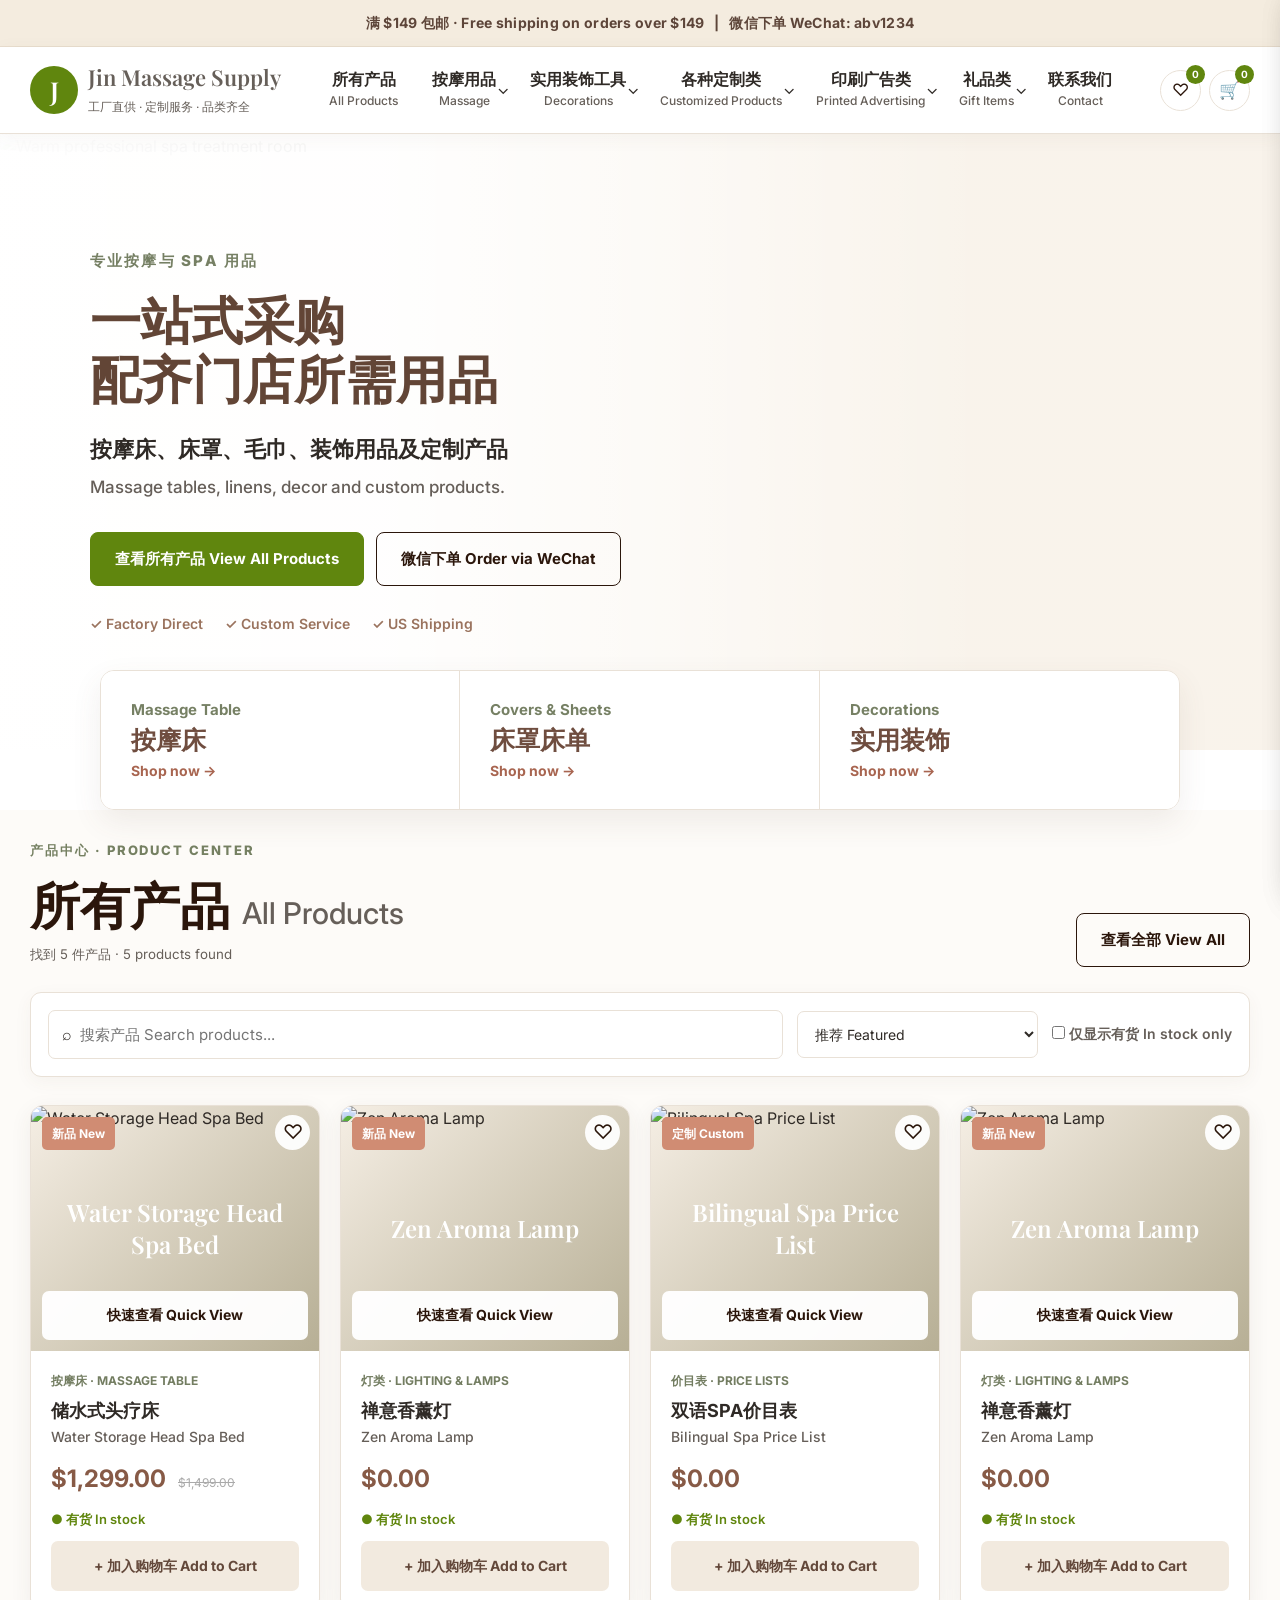
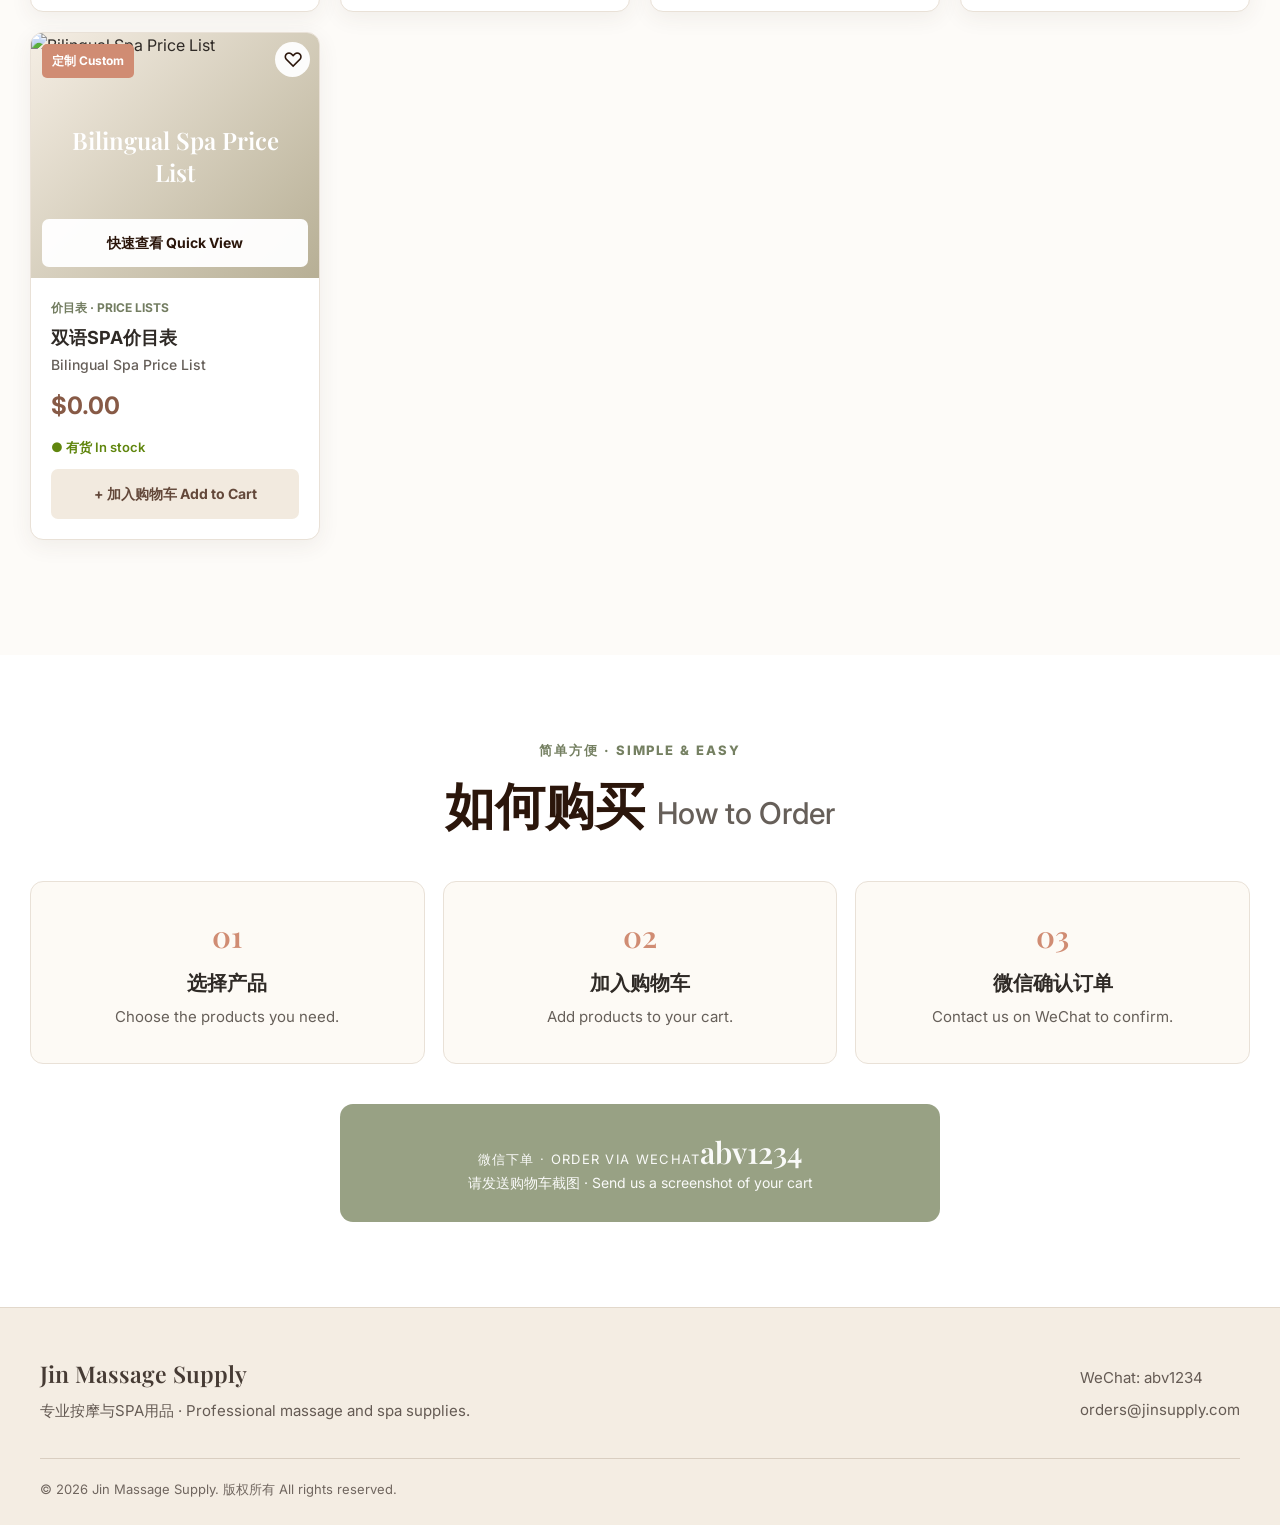
==== products.html @ f65b9ae7 "Add files via upload" ====
<!DOCTYPE html><html><head><meta charset="UTF-8"><meta http-equiv="refresh" content="0;url=index.html#products"><title>Products</title></head><body><a href="index.html#products">View products</a><script>location.replace('index.html#products'+location.search)</script></body></html>
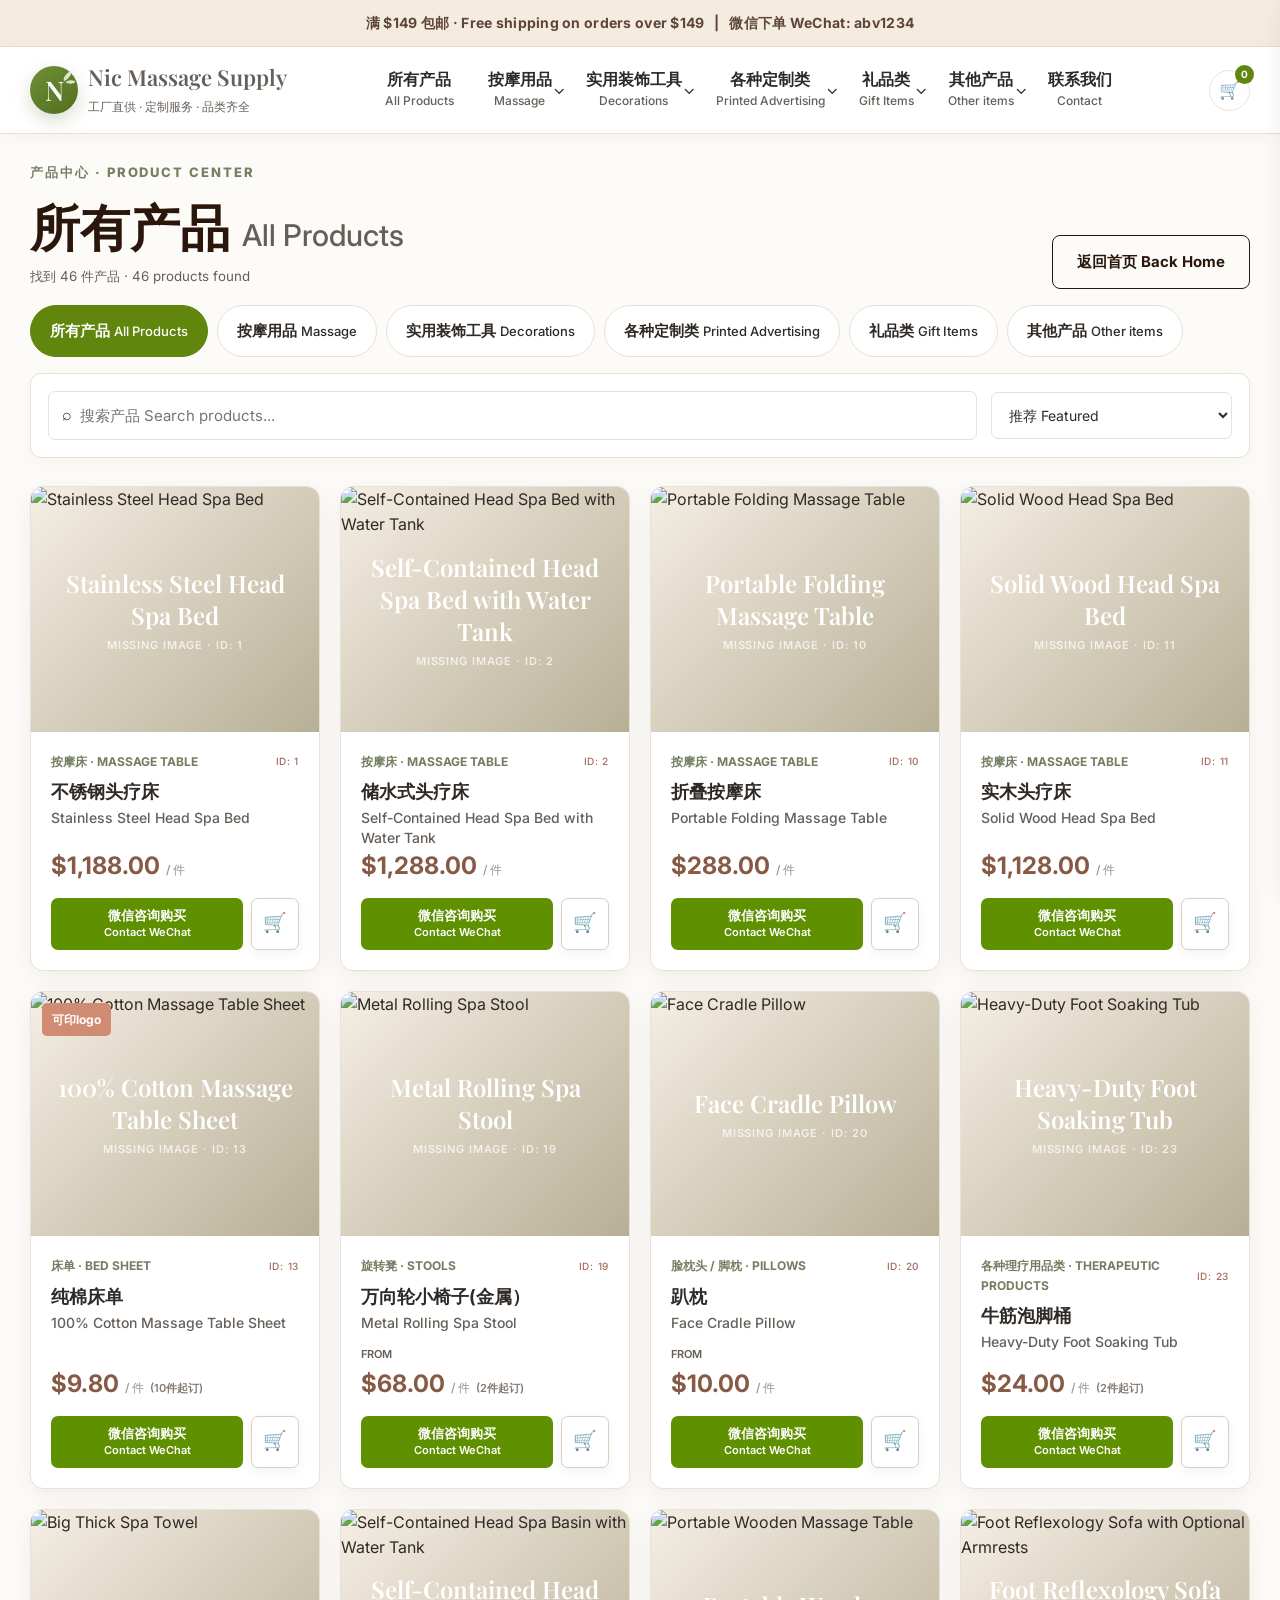
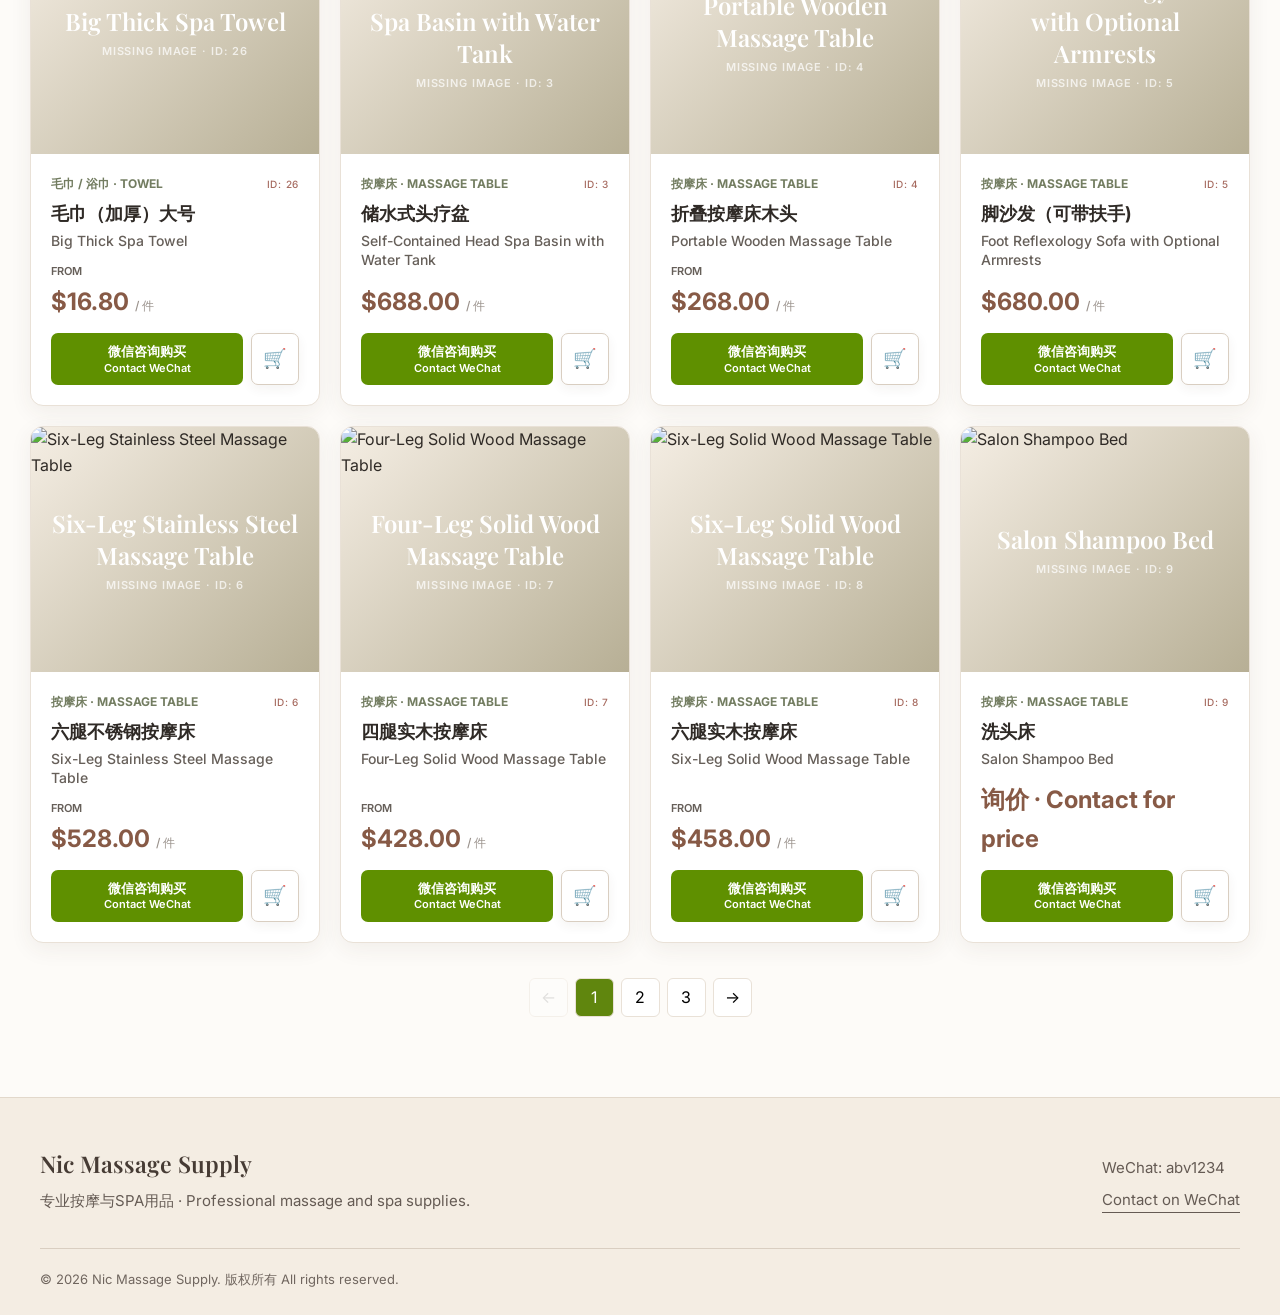
==== commit 3f7b0d10: "Add files via upload" ====
--- a/products.html
+++ b/products.html
@@ -1 +1,119 @@
-<!DOCTYPE html><html><head><meta charset="UTF-8"><meta http-equiv="refresh" content="0;url=index.html#products"><title>Products</title></head><body><a href="index.html#products">View products</a><script>location.replace('index.html#products'+location.search)</script></body></html>
+<!DOCTYPE html>
+<html lang="zh">
+<head>
+  <meta charset="UTF-8">
+  <meta name="viewport" content="width=device-width, initial-scale=1.0">
+  <meta name="description" content="Nic Massage Supply — Professional massage and spa products">
+  <title>All Products — Nic Massage Supply</title>
+  <link href="https://fonts.googleapis.com/css2?family=Inter:wght@400;500;600;700&family=Playfair+Display:wght@500;600&display=swap" rel="stylesheet">
+  <link rel="stylesheet" href="css/styles.css">
+</head>
+<body data-page="products">
+  <div class="topbar">满 $149 包邮 · Free shipping on orders over $149 &nbsp; | &nbsp; 微信下单 WeChat: abv1234</div>
+
+  <nav class="site-nav">
+    <div class="nav-inner">
+      <a class="logo" href="index.html"><span class="logo-mark" aria-hidden="true"><b>N</b></span><span><strong>Nic Massage Supply</strong><small><br>工厂直供 · 定制服务 · 品类齐全</small></span></a>
+      <button class="mobile-toggle" type="button" aria-label="Open menu">☰</button>
+      <ul class="nav-links" id="dynamicNav"></ul>
+      <div class="nav-actions">
+        <button class="selection-open" type="button" aria-label="Open price list" title="Price List"><span>🛒</span><b class="selection-count">0</b></button>
+      </div>
+    </div>
+  </nav>
+
+  <main>
+    <section class="products-section products-page" id="products">
+      <div class="section-inner">
+        <div class="section-heading compact-heading">
+          <div><p>产品中心 · PRODUCT CENTER</p><h2 id="productsTitle">所有产品 <span>All Products</span></h2><small id="resultCount"></small></div>
+          <a class="button outline" href="index.html">返回首页 Back Home</a>
+        </div>
+        <div class="category-tabs product-category-tabs" id="categoryTabs"></div>
+        <div class="tools">
+          <label class="search"><span>⌕</span><input id="searchInput" type="search" placeholder="搜索产品 Search products..."></label>
+          <select id="sortSelect"><option value="featured">推荐 Featured</option><option value="low">价格低到高 Price: Low to High</option><option value="high">价格高到低 Price: High to Low</option><option value="name">名称 Name</option></select>
+        </div>
+        <div class="product-grid" id="productGrid"></div>
+        <div class="empty" id="emptyState" hidden><h3>没有找到产品 · No products found</h3></div>
+        <nav class="pagination" id="pagination"></nav>
+      </div>
+    </section>
+  </main>
+
+  <footer>
+    <div class="footer-inner"><div><strong>Nic Massage Supply</strong><p>专业按摩与SPA用品 · Professional massage and spa supplies.</p></div><div><p>WeChat: abv1234</p><p><button class="footer-contact open-wechat" type="button">Contact on WeChat</button></p></div></div>
+    <div class="copyright">© 2026 Nic Massage Supply. 版权所有 All rights reserved.</div>
+  </footer>
+
+  <div class="overlay"></div>
+
+  <div class="modal" id="quickView">
+    <div class="modal-box">
+      <button class="modal-close" type="button" aria-label="Close product detail">×</button>
+      <div class="modal-gallery">
+        <div class="modal-main-image" id="modalMainImage">
+          <img id="modalImage" src="" alt="" title="Click to zoom">
+          <div id="modalFallback" hidden></div>
+          <span class="zoom-label">⌕ Zoom</span>
+        </div>
+        <div class="modal-thumbnails" id="modalThumbnails" aria-label="Product images"></div>
+      </div>
+      <div class="modal-info">
+        <small id="modalCategory"></small>
+        <h2 id="modalName"></h2>
+        <div class="modal-price" id="modalPrice"></div>
+        <label class="option-picker" id="modalOptionWrap"><span id="modalOptionLabel">选择选项 · Select Option</span><select id="modalOption"></select></label>
+        <h3>产品描述 · Description</h3>
+        <p id="modalDescription"></p>
+        <ul id="modalFeatures"></ul>
+        <div class="modal-actions contact-actions">
+          <button class="button primary" id="modalContact" type="button">微信咨询购买</br>Contact WeChat</button>
+          <button class="selection-modal-add" id="modalSelection" type="button" aria-label="Add to price list" title="Add to Price List">🛒</button>
+        </div>
+      </div>
+    </div>
+  </div>
+
+  <div class="image-lightbox" id="imageLightbox" aria-hidden="true">
+    <button class="lightbox-close" id="lightboxClose" type="button">×</button>
+    <button class="lightbox-nav lightbox-prev" id="lightboxPrev" type="button">‹</button>
+    <img id="lightboxImage" src="" alt="Zoomed product image">
+    <button class="lightbox-nav lightbox-next" id="lightboxNext" type="button">›</button>
+    <div class="lightbox-counter" id="lightboxCounter"></div>
+  </div>
+
+  <aside class="drawer" id="selectionDrawer">
+    <header><div><small>价格预览</small><h2>价格清单 Price List</h2></div><button class="drawer-close" type="button">×</button></header>
+    <div class="drawer-toolbar"><button id="clearSelection" class="clear-drawer" type="button">清空清单 · Clear List</button></div>
+    <div class="drawer-list" id="selectionList"></div>
+    <div class="drawer-empty" id="selectionEmpty">还没有选择产品<br><small>Your price list is empty.</small></div>
+    <footer>
+      <div><span>参考小计 Estimated</span><strong id="selectionSubtotal">$0.00</strong></div>
+      <small id="selectionNote">最终价格、运费和定制费用请通过微信确认。</small>
+      <button class="button primary" id="contactSelection" type="button">微信确认 Contact WeChat</button>
+    </footer>
+  </aside>
+
+  <div class="wechat-popup" id="wechatPopup" role="dialog" aria-modal="true" aria-labelledby="wechatTitle">
+    <div class="wechat-popup-box">
+      <button class="wechat-popup-close" type="button" aria-label="Close">×</button>
+      <span class="wechat-icon">微信</span>
+      <small>NIC MASSAGE SUPPLY</small>
+      <h2 id="wechatTitle">微信咨询 · Contact on WeChat</h2>
+      <div class="wechat-product-context" id="wechatProductContext" hidden></div>
+      <p>添加我们的微信并发送产品名称、所选款式或价格清单截图。</p>
+      <p>Add our WeChat and send the product name, selected option, or a screenshot of your price list.</p>
+      <div class="wechat-id"><span>WeChat ID</span><strong id="wechatId">abv1234</strong></div>
+      <div class="wechat-popup-actions">
+        <button class="button primary" id="copyWechat" type="button">复制微信 ID · Copy ID</button>
+        <button class="button outline" id="copyProductInfo" type="button">复制产品信息 · Copy Product</button>
+      </div>
+    </div>
+  </div>
+
+  <div class="toast" role="status"></div>
+  <script src="js/products.js"></script>
+  <script src="js/main.js"></script>
+</body>
+</html>
--- a/css/styles.css
+++ b/css/styles.css
@@ -0,0 +1,2372 @@
+:root {
+    --brown: #2b160b;
+    --brown2: #9a735e;
+    --olive: #60860e;
+    --olive2: #b0b89e;
+    --cream: #fdfbf7;
+    --paper: #ffffff;
+    --sand: #f5eee4;
+    --line: #e9e1d7;
+    --text: #2f2a26;
+    --muted: #665f59;
+    --rose: #d08c73;
+    --shadow: 0 12px 30px rgba(100, 78, 63, 0.09);
+    --body: Inter, Arial, sans-serif;
+    --display: "Playfair Display", serif;
+}
+
+* {
+    box-sizing: border-box;
+    margin: 0;
+    padding: 0
+}
+
+html {
+    scroll-behavior: smooth
+}
+
+body {
+    font-family: var(--body);
+    color: var(--text);
+    background: #ffffff;
+    font-size: 16px;
+    line-height: 1.6;
+}
+
+button,
+input,
+select {
+    font: inherit
+}
+
+button,
+a {
+    transition: .2s
+}
+
+button {
+    cursor: pointer
+}
+
+img {
+    display: block;
+    max-width: 100%
+}
+
+.locked {
+    overflow: hidden
+}
+
+.topbar {
+    padding: 12px 20px;
+    background: #f4ecdf;
+    color: #5d4539;
+    border-bottom: 1px solid #e8ddce;
+    text-align: center;
+    font-size: 14px;
+    font-weight: 700;
+    letter-spacing: 0.02em;
+}
+
+.site-nav {
+    position: sticky;
+    top: 0;
+    z-index: 1000;
+    background: rgba(255, 255, 255, 0.98);
+    border-bottom: 1px solid var(--line);
+    box-shadow: 0 4px 18px rgba(100, 78, 63, 0.05);
+    backdrop-filter: blur(10px);
+}
+
+.nav-inner {
+    max-width: 1440px;
+    min-height: 86px;
+    margin: auto;
+    padding: 0 30px;
+    display: flex;
+    align-items: center;
+    gap: 20px;
+}
+
+.logo {
+    display: flex;
+    align-items: center;
+    gap: 10px;
+    min-width: 220px;
+    color: var(--brown);
+    text-decoration: none
+}
+
+.logo-mark {
+    display: grid;
+    place-items: center;
+    width: 48px;
+    height: 48px;
+    border-radius: 50%;
+    background: var(--olive);
+    color: white;
+    font: 600 26px var(--display);
+}
+
+.logo strong,
+.logo small {
+    margin-top: 3px;
+    font-size: 12px;
+    color: var(--muted);
+}
+
+.logo strong {
+    font: 600 22px var(--display);
+}
+
+.logo small {
+    margin-top: 3px;
+    font-size: 12px;
+    color: var(--muted);
+}
+
+.nav-links {
+    display: flex;
+    align-self: stretch;
+    justify-content: center;
+    flex: 1;
+    list-style: none
+}
+
+.nav-links>li {
+    position: relative;
+    display: flex
+}
+
+.nav-link {
+    position: relative;
+    display: flex;
+    flex-direction: column;
+    justify-content: center;
+    align-items: center;
+
+    min-width: max-content;
+    padding: 0 17px;
+
+    border: 0;
+    border-bottom: 3px solid transparent;
+    background: transparent;
+
+    color: var(--text);
+    text-align: center;
+    text-decoration: none;
+}
+
+.nav-link span {
+    display: block;
+
+    font-size: 16px;
+    font-weight: 700;
+    line-height: 1.25;
+
+    white-space: nowrap;
+}
+
+.nav-link small {
+    display: block;
+
+    margin-top: 5px;
+
+    color: var(--muted);
+
+    font-size: 12px;
+    font-weight: 500;
+    line-height: 1.2;
+
+    white-space: nowrap;
+}
+
+.nav-link i {
+    position: absolute;
+    right: 4px;
+    font-style: normal
+}
+
+.nav-link:hover,
+.nav-link.active,
+.has-dropdown:hover>.nav-link {
+    border-color: var(--olive);
+    background: #fbf8f3;
+    color: var(--brown);
+}
+
+.dropdown {
+    position: absolute;
+    display: none;
+    top: 100%;
+    left: 0;
+    min-width: 250px;
+    padding: 7px 0;
+    border: 1px solid var(--line);
+    border-top: 2px solid var(--olive);
+    border-radius: 0 0 10px 10px;
+    background: white;
+    box-shadow: var(--shadow)
+}
+
+.has-dropdown:hover .dropdown {
+    display: block
+}
+
+.dropdown button {
+    display: flex;
+    align-items: baseline;
+    width: 100%;
+    gap: 8px;
+    padding: 13px 18px;
+    border: 0;
+    background: white;
+    text-align: left;
+}
+
+.dropdown button:hover {
+    background: var(--cream)
+}
+
+.dropdown b {
+    white-space: nowrap;
+    font-size: 15px;
+    color: var(--text);
+}
+
+.dropdown small {
+    white-space: nowrap;
+    font-size: 13px;
+    color: var(--muted);
+}
+
+.nav-actions {
+    display: flex;
+    gap: 8px
+}
+
+.nav-actions button {
+    position: relative;
+    width: 41px;
+    height: 41px;
+    border: 1px solid var(--line);
+    border-radius: 50%;
+    background: white;
+    color: var(--brown);
+    font-size: 17px
+}
+
+.nav-actions b {
+    position: absolute;
+    top: -6px;
+    right: -5px;
+    display: grid;
+    place-items: center;
+    width: 19px;
+    height: 19px;
+    border-radius: 50%;
+    background: var(--olive);
+    color: #fff;
+    font-size: 10px
+}
+
+.mobile-toggle {
+    display: none;
+    border: 0;
+    background: none;
+    color: var(--brown);
+    font-size: 24px
+}
+
+.hero {
+    position: relative;
+    min-height: 610px;
+    overflow: hidden;
+    background: #f8f2e9;
+}
+
+.hero>img {
+    position: absolute;
+    inset: 0;
+    width: 100%;
+    height: 100%;
+    object-fit: cover
+}
+
+.hero-shade {
+    position: absolute;
+    inset: 0;
+    background: linear-gradient(
+    90deg,
+    rgba(255, 255, 255, 0.99) 0%,
+    rgba(255, 255, 255, 0.95) 30%,
+    rgba(255, 255, 255, 0.60) 52%,
+    rgba(255, 255, 255, 0.10) 76%
+    );
+}
+
+.hero-copy {
+    position: relative;
+    z-index: 2;
+    max-width: 1440px;
+    margin: auto;
+    padding: 115px 7%;
+}
+
+.hero-copy>p {
+    margin-bottom: 16px;
+    color: #768064;
+    font-size: 15px;
+    font-weight: 800;
+    letter-spacing: 0.15em;
+}
+
+.hero h1 {
+    width: max-content;
+    max-width: none;
+    color: #624536;
+    font-family: var(--display);
+    font-size: clamp(36px, 4vw, 60px);
+    font-weight: 600;
+    line-height: 1.15;
+}
+
+.hero-title > span {
+    display: block;
+    white-space: nowrap;
+}
+
+.hero-cn {
+    margin-top: 25px;
+    color: var(--text);
+    font-size: 22px;
+    font-weight: 700;
+}
+
+.hero-en {
+    margin-top: 7px;
+    color: var(--muted);
+    font-size: 17px;
+    font-weight: 500;
+}
+
+.hero-buttons {
+    display: flex;
+    gap: 12px;
+    margin-top: 30px
+}
+
+.button {
+    display: inline-flex;
+    align-items: center;
+    justify-content: center;
+    min-height: 50px;
+    padding: 14px 24px;
+    border-radius: 8px;
+    text-decoration: none;
+    font-size: 15px;
+    font-weight: 700;
+}
+
+.button.primary {
+    border: 1px solid var(--olive);
+    background: var(--olive);
+    color: white
+}
+
+.button.primary:hover {
+    background: #545d49
+}
+
+.button.secondary {
+    border: 1px solid var(--brown);
+    background: transparent;
+    color: var(--brown)
+}
+
+.button.secondary:hover {
+    background: var(--brown);
+    color: white
+}
+
+.button.outline {
+    border: 1px solid var(--brown);
+    background: transparent;
+    color: var(--brown)
+}
+
+.hero-benefits {
+    display: flex;
+    gap: 22px;
+    margin-top: 27px;
+    color: var(--brown2);
+    font-size: 14px;
+    font-weight: 600;
+}
+
+.category-shortcuts {
+    position: relative;
+    z-index: 3;
+    display: grid;
+    grid-template-columns: repeat(3, 1fr);
+    max-width: 1080px;
+    margin: -80px auto 0;
+    border: 1px solid var(--line);
+    border-radius: 14px;
+    overflow: hidden;
+    box-shadow: var(--shadow);
+}
+
+.category-shortcuts button {
+    display: flex;
+    flex-direction: column;
+    align-items: flex-start;
+    justify-content: center;
+    gap: 1px;
+    min-height: 120px;
+    padding: 30px;
+    border: 0;
+    border-right: 1px solid var(--line);
+    background: #ffffff;
+    text-align: left;
+}
+
+.category-shortcuts button:last-child {
+    border: 0
+}
+
+.category-shortcuts span,
+.category-shortcuts strong,
+.category-shortcuts small {
+    display: block;
+    width: 100%;
+    margin: 0;
+    line-height: 1.25;
+}
+
+.category-shortcuts span {
+    color: #768064;
+    font-size: 15px;
+    font-weight: 700;
+}
+
+.category-shortcuts strong {
+    margin-top: 2px;
+    color: #6f4d3f;
+    font: 600 25px/1.25 var(--display);
+}
+
+.category-shortcuts small {
+    margin-top: 7px;
+    color: #a86550;
+    font-size: 14px;
+    font-weight: 700;
+}
+
+.category-shortcuts button:hover {
+    background: var(--cream);
+    transform: translateY(-3px)
+}
+
+.products-section {
+    padding: 30px 30px 80px;
+    background: #fdfbf8;
+    scroll-margin-top: 86px;
+}
+
+.section-inner {
+    max-width: 1320px;
+    margin: auto
+}
+
+.section-heading {
+    display: flex;
+    align-items: end;
+    justify-content: space-between;
+    gap: 25px;
+    margin-bottom: 25px
+}
+
+.section-heading p,
+.order-heading p {
+    margin-bottom: 9px;
+    color: #758062;
+    font-size: 13px;
+    font-weight: 800;
+    letter-spacing: 0.15em;
+}
+
+.section-heading h2,
+.order-heading h2 {
+    color: var(--brown);
+    font: 600 clamp(32px, 4vw, 50px) var(--display)
+}
+
+.section-heading h2 span,
+.order-heading h2 span {
+    color: var(--muted);
+    font-size: .6em;
+    font-family: var(--body);
+    font-weight: 500
+}
+
+.section-heading small {
+    color: var(--muted)
+}
+
+.category-tabs {
+    display: flex;
+    flex-wrap: wrap;
+    gap: 9px;
+    margin-bottom: 20px
+}
+
+.category-tabs button {
+    padding: 13px 19px;
+    border: 1px solid var(--line);
+    border-radius: 999px;
+    background: white;
+    color: var(--text);
+    font-size: 15px;
+    font-weight: 700;
+}
+
+.category-tabs button small {
+    font-size: 13px;
+    font-weight: 500;
+}
+
+.category-tabs button.active,
+.category-tabs button:hover {
+    border-color: var(--olive);
+    background: var(--olive);
+    color: white
+}
+
+.tools {
+    display: grid;
+    grid-template-columns: 1fr auto auto;
+    align-items: center;
+    gap: 14px;
+    margin-bottom: 28px;
+    padding: 17px;
+    border: 1px solid var(--line);
+    border-radius: 11px;
+    background: #ffffff;
+    box-shadow: 0 5px 18px rgba(100, 78, 63, 0.05);
+}
+
+.search {
+    display: flex;
+    align-items: center;
+    gap: 8px;
+    padding: 0 13px;
+    border: 1px solid var(--line);
+    border-radius: 7px;
+    background: white
+}
+
+.search input {
+    width: 100%;
+    height: 47px;
+    border: 0;
+    outline: 0;
+    background: transparent;
+    font-size: 15px;
+}
+
+.tools select {
+    height: 47px;
+    padding: 0 13px;
+    border: 1px solid var(--line);
+    border-radius: 7px;
+    background: white;
+    color: var(--text);
+    font-size: 14px;
+}
+
+
+
+.product-grid {
+    display: grid;
+    grid-template-columns: repeat(4, minmax(0, 1fr));
+    gap: 20px
+}
+
+.product-card {
+    overflow: hidden;
+    display: flex;
+    flex-direction: column;
+    border: 1px solid var(--line);
+    border-radius: 13px;
+    background: var(--paper);
+    box-shadow: 0 6px 22px rgba(74, 55, 43, .07)
+}
+
+.product-card {
+    cursor: pointer;
+}
+
+.product-card:hover {
+    transform: translateY(-5px);
+    box-shadow: var(--shadow)
+}
+
+.product-media {
+    position: relative;
+    overflow: hidden;
+    aspect-ratio: 1/.85;
+    background: linear-gradient(135deg, var(--sand), #b7af95)
+}
+
+.product-media>img {
+    width: 100%;
+    height: 100%;
+    object-fit: cover;
+    transition: .3s
+}
+
+.product-card:hover .product-media>img {
+    transform: scale(1.035)
+}
+
+.image-fallback {
+    position: absolute;
+    inset: 0;
+    display: grid;
+    place-items: center;
+    align-content: center;
+    gap: 7px;
+    padding: 20px;
+    color: white;
+    text-align: center;
+    font: 600 24px var(--display)
+}
+
+.image-fallback small {
+    color: rgba(255, 255, 255, .72);
+    font: 600 11px var(--body);
+    letter-spacing: .08em;
+    text-transform: uppercase;
+}
+
+.image-fallback[hidden] {
+    display: none
+}
+
+.badge {
+    position: absolute;
+    top: 11px;
+    left: 11px;
+    padding: 7px 10px;
+    border-radius: 5px;
+    background: var(--rose);
+    color: white;
+    font-size: 12px;
+    font-weight: 700;
+}
+
+.quick {
+    position: absolute;
+    right: 11px;
+    bottom: 11px;
+    left: 11px;
+
+    display: block;
+
+    padding: 13px;
+
+    border: 0;
+    border-radius: 7px;
+
+    background: rgba(255, 255, 255, 0.96);
+    color: var(--brown);
+
+    font-size: 14px;
+    font-weight: 700;
+
+    opacity: 1;
+    visibility: visible;
+    transform: none;
+    transition: none;
+
+    pointer-events: auto;
+}
+
+.quick:hover {
+    background: var(--olive);
+    color: white;
+}
+
+.product-info {
+    display: flex;
+    flex: 1;
+    flex-direction: column;
+    padding: 20px;
+}
+
+.product-meta {
+    display: flex;
+    align-items: center;
+    justify-content: space-between;
+    gap: 10px;
+}
+
+.product-category {
+    color: #737d61;
+    font-size: 12px;
+    font-weight: 700;
+    text-transform: uppercase;
+}
+
+.product-id {
+    flex: none;
+    color: #aaa29b;
+    font-size: 10px;
+    font-weight: 500;
+    letter-spacing: .07em;
+    opacity: .82;
+    text-transform: uppercase;
+    white-space: nowrap;
+}
+
+.product-card.has-image-error .product-id {
+    color: #a66a5f;
+    opacity: 1;
+}
+
+.product-info h3 {
+    min-height: 62px;
+    margin-top: 8px;
+    font-size: 18px;
+    line-height: 1.4;
+}
+
+.product-info h3 span {
+    display: block;
+    margin-top: 4px;
+    color: var(--muted);
+    font-size: 14px;
+    font-weight: 500;
+}
+
+.price {
+    display: block;
+    margin-top: auto;
+    color: #875a46;
+    font-size: 24px;
+    font-weight: 700;
+}
+
+.price-row {
+    display: flex;
+    align-items: baseline;
+    flex-wrap: wrap;
+    gap: 4px 6px;
+}
+
+.price-value {
+    color: inherit;
+}
+
+.price-unit {
+    color: #99918b;
+    font-size: 12px;
+    font-weight: 500;
+    white-space: nowrap;
+}
+
+.minimum-order {
+    color: #837a73;
+    font-size: 11px;
+    font-weight: 600;
+    white-space: nowrap;
+}
+
+.price del,
+.modal-price del {
+    margin-left: 7px;
+    color: #aaa;
+    font-size: 12px;
+    font-weight: 400
+}
+
+
+
+
+.add {
+    width: 100%;
+    padding: 14px 10px;
+    border: 0;
+    border-radius: 7px;
+    background: #f2eadf;
+    color: #63483a;
+    font-size: 14px;
+    font-weight: 700;
+}
+
+.add:hover {
+    background: var(--olive);
+    color: white
+}
+
+.add:disabled {
+    cursor: not-allowed;
+    opacity: .5
+}
+
+.empty {
+    padding: 60px;
+    text-align: center
+}
+
+.empty h3 {
+    margin-bottom: 20px
+}
+
+.pagination {
+    display: flex;
+    justify-content: center;
+    gap: 7px;
+    margin-top: 35px
+}
+
+.pagination button {
+    width: 39px;
+    height: 39px;
+    border: 1px solid var(--line);
+    border-radius: 6px;
+    background: white
+}
+
+.pagination button.active {
+    background: var(--olive);
+    color: white
+}
+
+.pagination button:disabled {
+    opacity: .4
+}
+
+.order-section {
+    padding: 85px 30px;
+    background: var(--paper);
+    scroll-margin-top: 94px;
+}
+
+.order-heading {
+    text-align: center
+}
+
+.order-steps {
+    display: grid;
+    grid-template-columns: repeat(3, 1fr);
+    gap: 18px;
+    margin: 40px 0
+}
+
+.order-steps article {
+    padding: 34px;
+    border: 1px solid var(--line);
+    border-radius: 13px;
+    background: #fdfaf5;
+    text-align: center;
+}
+
+.order-steps b {
+    color: var(--rose);
+    font: 600 30px var(--display)
+}
+
+.order-steps h3 {
+    margin: 11px 0 6px;
+    font-size: 20px;
+}
+
+.order-steps p {
+    color: var(--muted);
+    font-size: 15px;
+}
+
+.wechat-card {
+    display: grid;
+    grid-template-columns: 72px minmax(0, 1fr) minmax(190px, .55fr);
+    align-items: center;
+    gap: 24px;
+    max-width: 860px;
+    margin: auto;
+    padding: 28px 30px;
+    border: 1px solid rgba(255, 255, 255, .38);
+    border-radius: 20px;
+    background:
+        radial-gradient(circle at 8% 18%, rgba(255, 255, 255, .16), transparent 30%),
+        linear-gradient(135deg, #768765, #526247);
+    color: white;
+    box-shadow: 0 20px 50px rgba(70, 82, 59, .2);
+    text-align: left;
+}
+
+.wechat-card-icon {
+    display: grid;
+    place-items: center;
+    width: 68px;
+    height: 68px;
+    border: 1px solid rgba(255, 255, 255, .45);
+    border-radius: 20px;
+    background: rgba(255, 255, 255, .14);
+    font-size: 25px;
+    font-weight: 800;
+    box-shadow: inset 0 1px 0 rgba(255, 255, 255, .18);
+}
+
+.wechat-card-copy > span,
+.wechat-card-action > span {
+    display: block;
+    color: #edf2e7;
+    font-size: 11px;
+    font-weight: 800;
+    letter-spacing: .16em;
+}
+
+.wechat-card-copy h3 {
+    margin: 4px 0 8px;
+    color: white;
+    font: 600 27px/1.15 var(--display);
+}
+
+.wechat-card-copy p,
+.wechat-card-copy small {
+    display: block;
+    max-width: 520px;
+    color: rgba(255, 255, 255, .9);
+    line-height: 1.55;
+}
+
+.wechat-card-copy p {
+    font-size: 14px;
+}
+
+.wechat-card-copy small {
+    margin-top: 4px;
+    font-size: 12px;
+}
+
+.wechat-card-action {
+    padding-left: 24px;
+    border-left: 1px solid rgba(255, 255, 255, .23);
+    text-align: center;
+}
+
+.wechat-card-action strong {
+    display: block;
+    margin: 5px 0 4px;
+    color: white;
+    font: 600 29px/1.2 var(--display);
+    letter-spacing: .03em;
+}
+
+footer {
+    padding: 50px 30px 25px;
+    background: #f4ede3;
+    color: #463b34;
+    border-top: 1px solid #e2d8cb;
+}
+
+.footer-inner {
+    display: flex;
+    justify-content: space-between;
+    gap: 30px;
+    max-width: 1200px;
+    margin: auto
+}
+
+.footer-inner>div:first-child strong {
+    font: 600 23px var(--display)
+}
+
+.footer-inner p {
+    margin-top: 8px;
+    color: #655b54;
+    font-size: 15px;
+}
+
+.copyright {
+    max-width: 1200px;
+    margin: 35px auto 0;
+    padding-top: 20px;
+    border-top: 1px solid #d9cec1;
+    color: #70665f;
+    font-size: 13px;
+}
+
+.overlay {
+    position: fixed;
+    inset: 0;
+    z-index: 2000;
+    background: rgba(44, 35, 29, .55);
+    opacity: 0;
+    visibility: hidden
+}
+
+.overlay.show {
+    opacity: 1;
+    visibility: visible
+}
+
+.modal {
+    position: fixed;
+    inset: 0;
+    z-index: 2001;
+    display: none;
+    place-items: center;
+    padding: 20px
+}
+
+.modal.show {
+    display: grid
+}
+
+.modal-box {
+    position: relative;
+    display: grid;
+    grid-template-columns: 1fr 1fr;
+    width: min(1000px, 96vw);
+    max-height: 90vh;
+    overflow: auto;
+    border-radius: 16px;
+    background: var(--paper);
+    box-shadow: var(--shadow)
+}
+
+.modal-close {
+    position: absolute;
+    top: 10px;
+    right: 14px;
+    z-index: 2;
+    border: 0;
+    background: none;
+    color: var(--muted);
+    font-size: 35px
+}
+
+.modal-media {
+    min-height: 520px;
+    display: grid;
+    place-items: center;
+    padding: 25px;
+    background: var(--cream)
+}
+
+.modal-media img {
+    width: 100%;
+    height: 100%;
+    max-height: 500px;
+    object-fit: cover
+}
+
+.modal-media div {
+    font: 600 35px var(--display)
+}
+
+.modal-info {
+    padding: 45px
+}
+
+.modal-info>small {
+    color: var(--olive);
+    font-weight: 700
+}
+
+.modal-info h2 {
+    margin: 13px 0;
+    color: var(--brown);
+    font: 600 38px var(--display)
+}
+
+.modal-info h2 span {
+    display: block;
+    margin-top: 6px;
+    color: var(--muted);
+    font: 500 16px var(--body)
+}
+
+.modal-price {
+    display: flex;
+    align-items: baseline;
+    flex-wrap: wrap;
+    gap: 5px 8px;
+    margin-bottom: 22px;
+    color: var(--rose);
+    font-size: 32px;
+    font-weight: 700
+}
+
+.modal-info h3 {
+    margin-bottom: 9px;
+    font-size: 14px
+}
+
+.modal-info p {
+    color: var(--text);
+    font-size: 16px;
+    line-height: 1.8;
+}
+
+.modal-info p span,
+.modal-info li span {
+    color: var(--muted)
+}
+
+.modal-info ul {
+    margin: 16px 0 0 20px;
+    font-size: 15px;
+    line-height: 1.9;
+}
+
+.modal-actions {
+    display: grid;
+    grid-template-columns: 1fr 50px;
+    gap: 8px;
+    margin-top: 25px
+}
+
+.modal-actions>button:last-child {
+    border: 1px solid var(--line);
+    border-radius: 7px;
+    background: white;
+    font-size: 24px
+}
+
+.drawer {
+    position: fixed;
+    top: 0;
+    right: 0;
+    z-index: 2002;
+    display: flex;
+    flex-direction: column;
+    width: min(430px, 94vw);
+    height: 100vh;
+    padding: 24px;
+    background: var(--paper);
+    transform: translateX(105%);
+    box-shadow: -10px 0 30px rgba(0, 0, 0, .15)
+}
+
+.drawer.open {
+    transform: none
+}
+
+.drawer header {
+    display: flex;
+    justify-content: space-between;
+    padding-bottom: 18px;
+    border-bottom: 1px solid var(--line)
+}
+
+.drawer header small {
+    color: var(--olive)
+}
+
+.drawer header h2 {
+    font: 600 28px var(--display)
+}
+
+.drawer-close {
+    border: 0;
+    background: none;
+    font-size: 30px
+}
+
+.drawer-list {
+    flex: 1;
+    overflow: auto
+}
+
+.drawer-item {
+    display: grid;
+    grid-template-columns: 80px 1fr;
+    gap: 12px;
+    padding: 15px 0;
+    border-bottom: 1px solid var(--line)
+}
+
+.drawer-item img {
+    width: 80px;
+    height: 80px;
+    border-radius: 7px;
+    object-fit: cover;
+    background: var(--sand)
+}
+
+.drawer-item h3 {
+    font-size: 15px;
+}
+
+.drawer-item h3 span {
+    display: block;
+    color: var(--muted);
+    font-size: 13px;
+}
+
+.drawer-item strong {
+    font-size: 15px;
+}
+
+.drawer-price {
+    display: flex;
+    align-items: baseline;
+    flex-wrap: wrap;
+    gap: 4px 6px;
+    margin-top: 4px;
+}
+
+.quantity {
+    display: flex;
+    align-items: center;
+    gap: 6px;
+    margin-top: 9px
+}
+
+.quantity button {
+    padding: 3px 7px;
+    border: 1px solid var(--line);
+    background: white;
+    color: var(--brown);
+    font-size: 10px
+}
+
+.quantity button:disabled {
+    cursor: not-allowed;
+    opacity: .38;
+}
+
+.drawer-empty {
+    margin: auto;
+    text-align: center
+}
+
+.drawer-empty small {
+    color: var(--muted)
+}
+
+.drawer>footer {
+    padding: 50px 30px 25px;
+    background: #f4ede3;
+    color: #463b34;
+    border-top: 1px solid #e2d8cb;
+}
+
+.drawer>footer>div {
+    display: flex;
+    justify-content: space-between;
+    margin-bottom: 14px
+}
+
+.drawer>footer .button {
+    display: inline-flex;
+    align-items: center;
+    justify-content: center;
+    min-height: 50px;
+    padding: 14px 24px;
+    border-radius: 8px;
+    text-decoration: none;
+    font-size: 15px;
+    font-weight: 700;
+}
+
+.toast {
+    position: fixed;
+    right: 22px;
+    bottom: 22px;
+    z-index: 5000;
+    padding: 12px 17px;
+    border-radius: 7px;
+    background: var(--brown);
+    color: white;
+    font-size: 11px;
+    opacity: 0;
+    transform: translateY(8px)
+}
+
+.toast.show {
+    opacity: 1;
+    transform: none
+}
+
+@media(max-width:1120px) {
+    .nav-link {
+    position: relative;
+    display: flex;
+    flex-direction: column;
+    justify-content: center;
+    align-items: center;
+    min-width: max-content;
+    padding: 0 9px;
+    border: 0;
+    border-bottom: 3px solid transparent;
+    background: transparent;
+    color: var(--text);
+    text-decoration: none;
+}
+
+    .nav-link span {
+    font-size: 13px;
+    font-weight: 700;
+    white-space: nowrap;
+}
+
+    .nav-link small {
+    margin-top: 3px;
+    color: var(--muted);
+    font-size: 10px;
+    font-weight: 500;
+    white-space: nowrap;
+}
+
+    .product-grid {
+        grid-template-columns: repeat(3, 1fr)
+    }
+}
+
+@media(max-width:900px) {
+    .nav-inner {
+    max-width: 1440px;
+    min-height: 86px;
+    margin: auto;
+    padding: 0 30px;
+    display: flex;
+    align-items: center;
+    gap: 20px;
+}
+
+    .mobile-toggle {
+        display: block;
+        margin-left: auto
+    }
+
+    .nav-links {
+        position: absolute;
+        top: 68px;
+        right: 0;
+        left: 0;
+        display: none;
+        max-height: calc(100vh - 68px);
+        overflow: auto;
+        padding: 8px 16px 18px;
+        background: var(--paper);
+        box-shadow: var(--shadow)
+    }
+
+    .nav-links.open {
+        display: block
+    }
+
+    .nav-links>li {
+        display: block
+    }
+
+    .nav-link {
+    position: relative;
+    display: flex;
+    flex-direction: column;
+    justify-content: center;
+    align-items: center;
+    min-width: 112px;
+    padding: 0 12px;
+    border: 0;
+    border-bottom: 3px solid transparent;
+    background: transparent;
+    color: var(--text);
+    text-decoration: none;
+}
+
+    .has-dropdown:hover .dropdown {
+        display: none
+    }
+
+    .has-dropdown.open .dropdown {
+        position: static;
+        display: block;
+        border: 0;
+        border-left: 2px solid var(--olive);
+        box-shadow: none
+    }
+
+    .dropdown button {
+    display: flex;
+    align-items: baseline;
+    width: 100%;
+    gap: 8px;
+    padding: 13px 18px;
+    border: 0;
+    background: white;
+    text-align: left;
+}
+
+    .hero {
+    position: relative;
+    min-height: 610px;
+    overflow: hidden;
+    background: #f8f2e9;
+}
+
+    .hero-shade {
+    position: absolute;
+    inset: 0;
+    background: linear-gradient(
+    90deg,
+    rgba(255, 255, 255, 0.99) 0%,
+    rgba(255, 255, 255, 0.95) 30%,
+    rgba(255, 255, 255, 0.60) 52%,
+    rgba(255, 255, 255, 0.10) 76%
+    );
+}
+
+    .product-grid {
+        grid-template-columns: repeat(2, 1fr)
+    }
+
+    .tools {
+    display: grid;
+    grid-template-columns: 1fr auto auto;
+    align-items: center;
+    gap: 14px;
+    margin-bottom: 28px;
+    padding: 17px;
+    border: 1px solid var(--line);
+    border-radius: 11px;
+    background: #ffffff;
+    box-shadow: 0 5px 18px rgba(100, 78, 63, 0.05);
+}
+
+    .search {
+        grid-column: 1/-1
+    }
+
+    .modal-box {
+        grid-template-columns: 1fr
+    }
+
+    .modal-media {
+        min-height: 280px
+    }
+
+    .modal-media img {
+        max-height: 300px
+    }
+}
+
+@media(max-width:620px) {
+    .topbar {
+    padding: 12px 20px;
+    background: #f4ecdf;
+    color: #5d4539;
+    border-bottom: 1px solid #e8ddce;
+    text-align: center;
+    font-size: 14px;
+    font-weight: 700;
+    letter-spacing: 0.02em;
+}
+
+    .logo {
+        min-width: 0
+    }
+
+    .logo strong {
+    font: 600 22px var(--display);
+}
+
+    .logo small {
+    margin-top: 3px;
+    font-size: 12px;
+    color: var(--muted);
+}
+
+    .logo-mark {
+    display: grid;
+    place-items: center;
+    width: 48px;
+    height: 48px;
+    border-radius: 50%;
+    background: var(--olive);
+    color: white;
+    font: 600 26px var(--display);
+}
+
+    .nav-actions button {
+        width: 36px;
+        height: 36px
+    }
+
+    .hero {
+    position: relative;
+    min-height: 610px;
+    overflow: hidden;
+    background: #f8f2e9;
+}
+
+    .hero>img {
+        object-position: 62% center
+    }
+
+    .hero-shade {
+    position: absolute;
+    inset: 0;
+    background: linear-gradient(
+    90deg,
+    rgba(255, 255, 255, 0.99) 0%,
+    rgba(255, 255, 255, 0.95) 30%,
+    rgba(255, 255, 255, 0.60) 52%,
+    rgba(255, 255, 255, 0.10) 76%
+    );
+}
+
+    .hero-copy {
+        padding: 70px 22px
+    }
+
+
+    
+    .hero-title {
+        width: 100%;
+        max-width: 100%;
+        font-size: 34px;
+        line-height: 1.2;
+    }
+
+    .hero-title > span {
+        display: block;
+        white-space: nowrap;
+    }
+
+    .hero-buttons {
+        align-items: stretch;
+        flex-direction: column;
+        max-width: 290px
+    }
+
+    .hero-benefits {
+    display: flex;
+    gap: 22px;
+    margin-top: 27px;
+    color: var(--brown2);
+    font-size: 14px;
+    font-weight: 600;
+}
+
+    .category-shortcuts {
+    position: relative;
+    z-index: 3;
+    display: grid;
+    grid-template-columns: repeat(3, 1fr);
+    max-width: 1080px;
+    margin: -50px auto 0;
+    border: 1px solid var(--line);
+    border-radius: 14px;
+    overflow: hidden;
+    box-shadow: var(--shadow);
+}
+
+    .category-shortcuts button {
+    padding: 30px;
+    border: 0;
+    border-right: 1px solid var(--line);
+    background: #ffffff;
+    text-align: left;
+}
+
+    .products-section {
+    padding: 100px 30px 80px;
+    background: #fdfbf8;
+    scroll-margin-top: 86px;
+}
+
+    .section-heading {
+        align-items: flex-start;
+        flex-direction: column
+    }
+
+    .category-tabs {
+        flex-wrap: nowrap;
+        overflow: auto
+    }
+
+    .category-tabs button {
+    padding: 13px 19px;
+    border: 1px solid var(--line);
+    border-radius: 999px;
+    background: white;
+    color: var(--text);
+    font-size: 15px;
+    font-weight: 700;
+}
+
+    .tools {
+    display: grid;
+    grid-template-columns: 1fr auto auto;
+    align-items: center;
+    gap: 14px;
+    margin-bottom: 28px;
+    padding: 17px;
+    border: 1px solid var(--line);
+    border-radius: 11px;
+    background: #ffffff;
+    box-shadow: 0 5px 18px rgba(100, 78, 63, 0.05);
+}
+
+    .search {
+        grid-column: auto
+    }
+
+    .product-grid {
+        grid-template-columns: 1fr
+    }
+
+    .quick {
+    position: absolute;
+    right: 11px;
+    bottom: 11px;
+    left: 11px;
+    padding: 13px;
+    border: 0;
+    border-radius: 7px;
+    background: rgba(255, 255, 255, 0.96);
+    color: var(--brown);
+    font-size: 14px;
+    font-weight: 700;
+    opacity: 0;
+    transform: translateY(5px);
+}
+
+    .order-section {
+        padding: 65px 15px
+    }
+
+    .order-steps {
+        grid-template-columns: 1fr
+    }
+
+    .footer-inner {
+        flex-direction: column
+    }
+
+    .modal {
+        padding: 10px
+    }
+
+    .modal-info {
+        padding: 28px 20px
+    }
+
+    .modal-info h2 {
+        font-size: 29px
+    }
+
+    .modal-media {
+        min-height: 230px;
+        padding: 12px
+    }
+
+    .modal-media img {
+        max-height: 240px
+    }
+}
+
+
+/* ================================================================
+   PRODUCT DETAIL GALLERY + THUMBNAILS + IMAGE ZOOM
+================================================================ */
+.modal-gallery {
+    display: flex;
+    flex-direction: column;
+    gap: 14px;
+    min-width: 0;
+    min-height: 520px;
+    padding: 24px;
+    background: var(--cream);
+}
+
+.modal-main-image {
+    position: relative;
+    display: grid;
+    place-items: center;
+    flex: 1;
+    min-height: 400px;
+    overflow: hidden;
+    border: 1px solid var(--line);
+    border-radius: 12px;
+    background: white;
+    cursor: zoom-in;
+}
+
+.modal-main-image > img {
+    width: 100%;
+    height: 100%;
+    max-height: 460px;
+    object-fit: contain;
+    transition: transform .25s ease;
+}
+
+.modal-main-image:hover > img { transform: scale(1.025); }
+.modal-main-image > div { padding: 30px; text-align: center; font: 600 30px var(--display); }
+
+.zoom-label {
+    position: absolute;
+    right: 12px;
+    bottom: 12px;
+    padding: 7px 11px;
+    border: 1px solid var(--line);
+    border-radius: 999px;
+    background: rgba(255,255,255,.94);
+    color: var(--brown);
+    font-size: 12px;
+    font-weight: 700;
+    pointer-events: none;
+}
+
+.modal-thumbnails {
+    display: flex;
+    gap: 10px;
+    max-width: 100%;
+    overflow-x: auto;
+    padding: 2px 2px 6px;
+    scrollbar-width: thin;
+}
+
+.modal-thumbnail {
+    flex: 0 0 78px;
+    width: 78px;
+    height: 78px;
+    overflow: hidden;
+    padding: 3px;
+    border: 2px solid transparent;
+    border-radius: 9px;
+    background: white;
+}
+
+.modal-thumbnail:hover,
+.modal-thumbnail.active {
+    border-color: var(--olive);
+    box-shadow: 0 0 0 2px rgba(96,134,14,.12);
+}
+
+.modal-thumbnail img {
+    width: 100%;
+    height: 100%;
+    border-radius: 5px;
+    object-fit: cover;
+}
+
+.image-lightbox {
+    position: fixed;
+    inset: 0;
+    z-index: 6000;
+    display: grid;
+    place-items: center;
+    padding: 60px 80px;
+    background: rgba(18,15,13,.94);
+    opacity: 0;
+    visibility: hidden;
+    transition: opacity .2s ease, visibility .2s ease;
+}
+
+.image-lightbox.show { opacity: 1; visibility: visible; }
+.image-lightbox > img { max-width: 94vw; max-height: 88vh; object-fit: contain; user-select: none; }
+
+.lightbox-close {
+    position: absolute;
+    top: 18px;
+    right: 24px;
+    width: 46px;
+    height: 46px;
+    border: 0;
+    background: transparent;
+    color: white;
+    font-size: 42px;
+    line-height: 1;
+}
+
+.lightbox-nav {
+    position: absolute;
+    top: 50%;
+    width: 48px;
+    height: 58px;
+    border: 1px solid rgba(255,255,255,.3);
+    border-radius: 8px;
+    background: rgba(255,255,255,.1);
+    color: white;
+    font-size: 42px;
+    transform: translateY(-50%);
+}
+.lightbox-nav:hover { background: rgba(255,255,255,.22); }
+.lightbox-prev { left: 22px; }
+.lightbox-next { right: 22px; }
+.lightbox-counter {
+    position: absolute;
+    bottom: 18px;
+    left: 50%;
+    padding: 6px 12px;
+    border-radius: 999px;
+    background: rgba(255,255,255,.12);
+    color: white;
+    font-size: 13px;
+    transform: translateX(-50%);
+}
+
+@media(max-width:900px) {
+    .modal-gallery { min-height: 350px; padding: 16px; }
+    .modal-main-image { min-height: 280px; }
+    .modal-main-image > img { max-height: 330px; }
+}
+
+@media(max-width:620px) {
+    .modal-gallery { min-height: 290px; padding: 12px; }
+    .modal-main-image { min-height: 220px; }
+    .modal-main-image > img { max-height: 260px; }
+    .modal-thumbnail { flex-basis: 64px; width: 64px; height: 64px; }
+    .image-lightbox { padding: 55px 10px; }
+    .lightbox-nav { width: 40px; height: 50px; font-size: 34px; }
+    .lightbox-prev { left: 7px; }
+    .lightbox-next { right: 7px; }
+}
+
+/* ===== 2026 feature update ===== */
+.category-shortcuts a { display:flex; flex-direction:column; align-items:flex-start; justify-content:center; gap:1px; min-height:120px; padding:30px; border-right:1px solid var(--line); background:#fff; text-align:left; text-decoration:none; color:inherit; }
+.category-shortcuts a:last-child { border-right:0; }
+.category-shortcuts a:hover { background:var(--cream); transform:translateY(-3px); }
+.category-shortcuts a span,.category-shortcuts a strong,.category-shortcuts a small { display:block; width:100%; line-height:1.25; }
+.category-shortcuts a span { color:#768064; font-size:15px; font-weight:700; }
+.category-shortcuts a strong { margin-top:2px; color:#6f4d3f; font:600 25px/1.25 var(--display); }
+.category-shortcuts a small { margin-top:7px; color:#a86550; font-size:14px; font-weight:700; }
+.dropdown a { display:flex; align-items:baseline; width:100%; gap:8px; padding:13px 18px; background:#fff; text-align:left; text-decoration:none; }
+.dropdown a:hover { background:var(--cream); }
+.dropdown a b { white-space:nowrap; font-size:15px; color:var(--text); }
+.dropdown a small { white-space:nowrap; font-size:13px; color:var(--muted); }
+.tools { grid-template-columns:1fr auto; }
+.price-from { display:block; margin-bottom:2px; color:var(--muted); font-size:11px; font-weight:600; text-transform:uppercase; }
+.size-picker { display:block; margin:0 0 22px; }
+.size-picker span { display:block; margin-bottom:8px; color:var(--brown); font-size:14px; font-weight:700; }
+.size-picker select { width:100%; min-height:48px; padding:0 12px; border:1px solid var(--line); border-radius:8px; background:#fff; color:var(--text); }
+.drawer-toolbar { display:flex; justify-content:flex-end; padding:10px 0; border-bottom:1px solid var(--line); }
+.clear-drawer { border:0; background:transparent; color:#a65353; font-size:13px; font-weight:700; }
+.clear-drawer:disabled { opacity:.4; cursor:not-allowed; }
+.drawer-size { display:block; margin:4px 0; color:var(--muted); font-size:12px; }
+.products-hero { padding:80px 30px; background:linear-gradient(135deg,#f4ecdf,#fff); text-align:center; }
+.products-hero div { max-width:900px; margin:auto; }
+.products-hero p:first-child { color:#758062; font-size:13px; font-weight:800; letter-spacing:.15em; }
+.products-hero h1 { margin:10px 0; color:var(--brown); font:600 clamp(38px,6vw,68px) var(--display); }
+.products-hero h1 span { color:var(--muted); font:500 .55em var(--body); }
+.products-page { padding-top:60px; }
+.consultation-section { padding:85px 30px; background:#f7f1e8; }
+.consultation-grid { display:grid; grid-template-columns:1fr 1fr; gap:50px; align-items:center; }
+.consultation-copy>p:first-child { color:#758062; font-size:13px; font-weight:800; letter-spacing:.15em; }
+.consultation-copy h2 { margin:8px 0 18px; color:var(--brown); font:600 clamp(32px,4vw,50px) var(--display); }
+.consultation-copy h2 span { display:block; color:var(--muted); font:500 .52em var(--body); }
+.consultation-copy p { margin-top:8px; color:var(--muted); }
+.consultation-form { padding:30px; border:1px solid var(--line); border-radius:14px; background:#fff; box-shadow:var(--shadow); }
+.consultation-form label { display:block; margin-bottom:16px; }
+.consultation-form label span { display:block; margin-bottom:7px; color:var(--brown); font-size:14px; font-weight:700; }
+.consultation-form input,.consultation-form textarea { width:100%; padding:13px 14px; border:1px solid var(--line); border-radius:8px; outline:none; resize:vertical; }
+.consultation-form input:focus,.consultation-form textarea:focus { border-color:var(--olive); box-shadow:0 0 0 3px rgba(96,134,14,.1); }
+.consultation-form .button { width:100%; }
+.consultation-form>small { display:block; margin-top:10px; color:var(--muted); font-size:12px; }
+footer a { color:inherit; }
+@media(max-width:900px){ .consultation-grid{grid-template-columns:1fr;} }
+@media(max-width:620px){ .tools{grid-template-columns:1fr;} .category-shortcuts a{padding:20px;} .consultation-section{padding:60px 20px;} .consultation-form{padding:22px;} }
+
+/* ===== WeChat catalogue update ===== */
+.products-hero,
+.consultation-section { display: none !important; }
+
+.products-page {
+    padding: 28px 30px 80px;
+    min-height: 70vh;
+}
+
+.compact-heading {
+    margin-bottom: 16px;
+}
+
+.product-category-tabs {
+    margin-bottom: 14px;
+    padding-bottom: 2px;
+    overflow-x: auto;
+    flex-wrap: nowrap;
+    scrollbar-width: thin;
+}
+
+.product-category-tabs button {
+    flex: 0 0 auto;
+    white-space: nowrap;
+}
+
+.nav-contact {
+    height: 100%;
+    border-radius: 0;
+}
+
+.selection-add {
+    position: absolute;
+    top: 9px;
+    right: 9px;
+    z-index: 2;
+    display: grid;
+    place-items: center;
+    width: 38px;
+    height: 38px;
+    border: 0;
+    border-radius: 50%;
+    background: rgba(255, 255, 255, .96);
+    color: var(--brown);
+    font-size: 18px;
+    box-shadow: 0 5px 14px rgba(70, 50, 38, .14);
+}
+
+.selection-add:hover,
+.selection-modal-add:hover {
+    background: var(--olive);
+    color: white;
+    transform: translateY(-2px);
+}
+
+.contact-product {
+  display: flex;
+  flex-direction: column;
+  align-items: center;
+  justify-content: center;
+
+  min-height: 52px;
+  padding: 7px 12px;
+
+  border: 0;
+  border-radius: 7px;
+  background: #5f9000;
+  color: white;
+
+  line-height: 1.2;
+  text-align: center;
+}
+
+.contact-product span:first-child {
+  font-size: 13px;
+  font-weight: 700;
+}
+
+.contact-product span:last-child {
+  margin-top: 2px;
+  font-size: 11px;
+  font-weight: 600;
+}
+
+.contact-product:hover {
+    background: #506f0c;
+}
+
+.option-picker {
+    display: block;
+    margin: 0 0 22px;
+}
+
+.option-picker[hidden] {
+    display: none;
+}
+
+.option-picker > span {
+    display: block;
+    margin-bottom: 8px;
+    color: var(--brown);
+    font-size: 14px;
+    font-weight: 700;
+}
+
+.option-picker select {
+    width: 100%;
+    min-height: 48px;
+    padding: 0 12px;
+    border: 1px solid var(--line);
+    border-radius: 8px;
+    background: white;
+    color: var(--text);
+}
+
+.contact-actions {
+    grid-template-columns: 1fr 54px;
+}
+
+.selection-modal-add {
+    border: 1px solid var(--line);
+    border-radius: 8px;
+    background: white;
+    color: var(--brown);
+    font-size: 20px;
+}
+
+.drawer-size {
+    display: block;
+    margin: 4px 0;
+    color: var(--muted);
+    font-size: 12px;
+}
+
+#selectionDrawer > footer > small {
+    display: block;
+    margin: -4px 0 14px;
+    color: var(--muted);
+    font-size: 12px;
+    line-height: 1.5;
+}
+
+#selectionDrawer > footer .button {
+    width: 100%;
+    border: 0;
+}
+
+.wechat-card-button {
+    width: 100%;
+    min-height: 45px;
+    margin-top: 10px;
+    border: 1px solid rgba(255,255,255,.75);
+    background: white;
+    color: #566244;
+}
+
+.wechat-card-button:hover {
+    background: #f4f0e8;
+}
+
+.footer-contact {
+    padding: 0;
+    border: 0;
+    border-bottom: 1px solid currentColor;
+    background: transparent;
+    color: inherit;
+}
+
+.wechat-popup {
+    position: fixed;
+    inset: 0;
+    z-index: 2003;
+    display: none;
+    place-items: center;
+    padding: 20px;
+}
+
+.wechat-popup.show {
+    display: grid;
+}
+
+.wechat-popup-box {
+    position: relative;
+    width: min(520px, 94vw);
+    max-height: 90vh;
+    overflow: auto;
+    padding: 42px;
+    border-radius: 18px;
+    background: white;
+    box-shadow: 0 25px 70px rgba(42, 31, 24, .25);
+    text-align: center;
+}
+
+.wechat-popup-close {
+    position: absolute;
+    top: 12px;
+    right: 16px;
+    border: 0;
+    background: transparent;
+    color: var(--muted);
+    font-size: 32px;
+}
+
+.wechat-icon {
+    display: grid;
+    place-items: center;
+    width: 64px;
+    height: 64px;
+    margin: 0 auto 15px;
+    border-radius: 18px;
+    background: #07c160;
+    color: white;
+    font-size: 16px;
+    font-weight: 800;
+}
+
+.wechat-popup-box > small {
+    color: #758062;
+    font-size: 12px;
+    font-weight: 800;
+    letter-spacing: .13em;
+}
+
+.wechat-popup-box h2 {
+    margin: 8px 0 15px;
+    color: var(--brown);
+    font: 600 32px var(--display);
+}
+
+.wechat-popup-box > p {
+    margin-top: 7px;
+    color: var(--muted);
+    font-size: 14px;
+}
+
+.wechat-product-context {
+    margin: 17px 0;
+    padding: 14px;
+    border: 1px solid var(--line);
+    border-radius: 9px;
+    background: var(--cream);
+    color: var(--text);
+    font-size: 13px;
+    line-height: 1.7;
+    text-align: left;
+    white-space: pre-line;
+}
+
+.wechat-id {
+    display: flex;
+    align-items: center;
+    justify-content: space-between;
+    gap: 20px;
+    margin: 22px 0;
+    padding: 16px 18px;
+    border-radius: 10px;
+    background: #eef8ef;
+}
+
+.wechat-id span {
+    color: #55705a;
+    font-size: 13px;
+    font-weight: 700;
+}
+
+.wechat-id strong {
+    color: #15713e;
+    font-size: 23px;
+}
+
+.wechat-popup-actions {
+    display: grid;
+    grid-template-columns: 1fr 1fr;
+    gap: 10px;
+}
+
+.wechat-popup-actions .button {
+    min-height: 48px;
+    padding: 12px 15px;
+}
+
+@media(max-width:900px) {
+    .products-page { padding-top: 22px; }
+}
+
+@media(max-width:620px) {
+    .products-page { padding: 20px 16px 60px; }
+    .compact-heading { align-items: flex-start; }
+    .compact-heading .button { display: none; }
+    .wechat-popup-box { padding: 36px 22px 25px; }
+    .wechat-popup-box h2 { font-size: 27px; }
+    .wechat-popup-actions { grid-template-columns: 1fr; }
+    .contact-actions { grid-template-columns: 1fr 50px; }
+    .order-section { padding: 64px 16px; }
+    .order-steps { grid-template-columns: 1fr; margin: 30px 0; }
+    .order-steps article { padding: 25px 22px; }
+    .wechat-card { grid-template-columns: 54px minmax(0, 1fr); gap: 16px; padding: 23px 20px; }
+    .wechat-card-icon { width: 54px; height: 54px; border-radius: 16px; font-size: 20px; }
+    .wechat-card-copy h3 { font-size: 23px; }
+    .wechat-card-action { grid-column: 1 / -1; padding: 18px 0 0; border-top: 1px solid rgba(255, 255, 255, .23); border-left: 0; }
+}
+
+
+/* ================================================================
+   NIC V3 — LOGO + PRODUCT ACTIONS + PRICE LIST FIXES
+================================================================ */
+.logo-mark {
+    position: relative;
+    overflow: visible;
+    background: linear-gradient(145deg, #6f8f36, #526f20);
+    box-shadow: 0 7px 18px rgba(82, 111, 32, .22);
+}
+
+.logo-mark b {
+    position: relative;
+    z-index: 2;
+    color: #fff;
+    font: 600 27px var(--display);
+}
+
+.logo-mark::before,
+.logo-mark::after {
+    content: "";
+    position: absolute;
+    width: 11px;
+    height: 6px;
+    border-radius: 100% 0 100% 0;
+    background: #dce7c8;
+    transform: rotate(-28deg);
+}
+
+.logo-mark::before { top: 7px; right: 5px; }
+.logo-mark::after { top: 13px; right: 2px; transform: rotate(22deg) scale(.8); }
+
+.product-card-actions {
+    display: grid;
+    grid-template-columns: minmax(0, 1fr) 48px;
+    gap: 8px;
+    margin-top: 12px;
+}
+
+.product-card-actions .contact-product {
+    margin-top: 0;
+    min-width: 0;
+}
+
+.selection-card-add {
+    display: grid;
+    place-items: center;
+    min-height: 47px;
+    border: 1px solid #d9cec1;
+    border-radius: 7px;
+    background: #fff;
+    color: var(--brown);
+    font-size: 19px;
+    box-shadow: 0 4px 12px rgba(70, 50, 38, .06);
+}
+
+.selection-card-add:hover {
+    border-color: var(--olive);
+    background: var(--olive);
+    color: #fff;
+    transform: translateY(-1px);
+}
+
+/* Nút cũ trên ảnh không còn dùng. */
+.product-media > .selection-add { display: none !important; }
+
+.quantity button {
+    position: relative;
+    z-index: 1;
+    min-width: 30px;
+    min-height: 28px;
+    cursor: pointer;
+    touch-action: manipulation;
+}
+
+.quantity .quantity-remove {
+    margin-left: 4px;
+    padding-inline: 9px;
+    color: #8c3d35;
+}
+
+.quantity .quantity-remove:hover {
+    border-color: #b96c62;
+    background: #fff3f1;
+}
+
+@media(max-width:620px) {
+    .product-card-actions { grid-template-columns: minmax(0, 1fr) 46px; }
+    .selection-card-add { min-height: 46px; }
+}
+
+.footer-payments > strong {
+  display: block;
+  margin-bottom: 12px;
+  color: #463b34;
+  font-size: 14px;
+}
+
+.payment-methods {
+  display: flex;
+  flex-wrap: wrap;
+  gap: 9px;
+}
+
+.payment-item {
+  display: flex;
+  align-items: center;
+  gap: 8px;
+
+  min-width: 112px;
+  padding: 8px 11px;
+
+  border: 1px solid #d9cec1;
+  border-radius: 8px;
+
+  background: rgba(255, 255, 255, 0.55);
+}
+
+.payment-icon {
+  display: grid;
+  place-items: center;
+
+  width: 29px;
+  height: 29px;
+
+  border-radius: 7px;
+  background: white;
+  color: #5f720d;
+
+  font-size: 15px;
+  font-style: normal;
+  font-weight: 800;
+}
+
+.payment-item span {
+  display: flex;
+  flex-direction: column;
+}
+
+.payment-item b {
+  color: #463b34;
+  font-size: 12px;
+  line-height: 1.2;
+}
+
+.payment-item small {
+  margin-top: 2px;
+  color: #776d65;
+  font-size: 10px;
+  line-height: 1.2;
+}
+
+@media (max-width: 700px) {
+  .footer-payments {
+    width: 100%;
+  }
+
+  .payment-methods {
+    gap: 7px;
+  }
+
+  .payment-item {
+    flex: 1;
+    min-width: 100px;
+  }
+}
+
+.product-image {
+  position: relative;
+}
+
+.product-moq-badge {
+  position: absolute;
+  top: 8px;
+  right: 8px;
+  z-index: 2;
+
+  display: inline-flex;
+  align-items: center;
+  justify-content: center;
+
+  padding: 4px 8px;
+  border-radius: 999px;
+
+  background: rgba(95, 144, 0, 0.92);
+  color: #fff;
+
+  font-size: 11px;
+  font-weight: 700;
+  line-height: 1;
+  white-space: nowrap;
+
+  box-shadow: 0 2px 8px rgba(0, 0, 0, 0.12);
+}
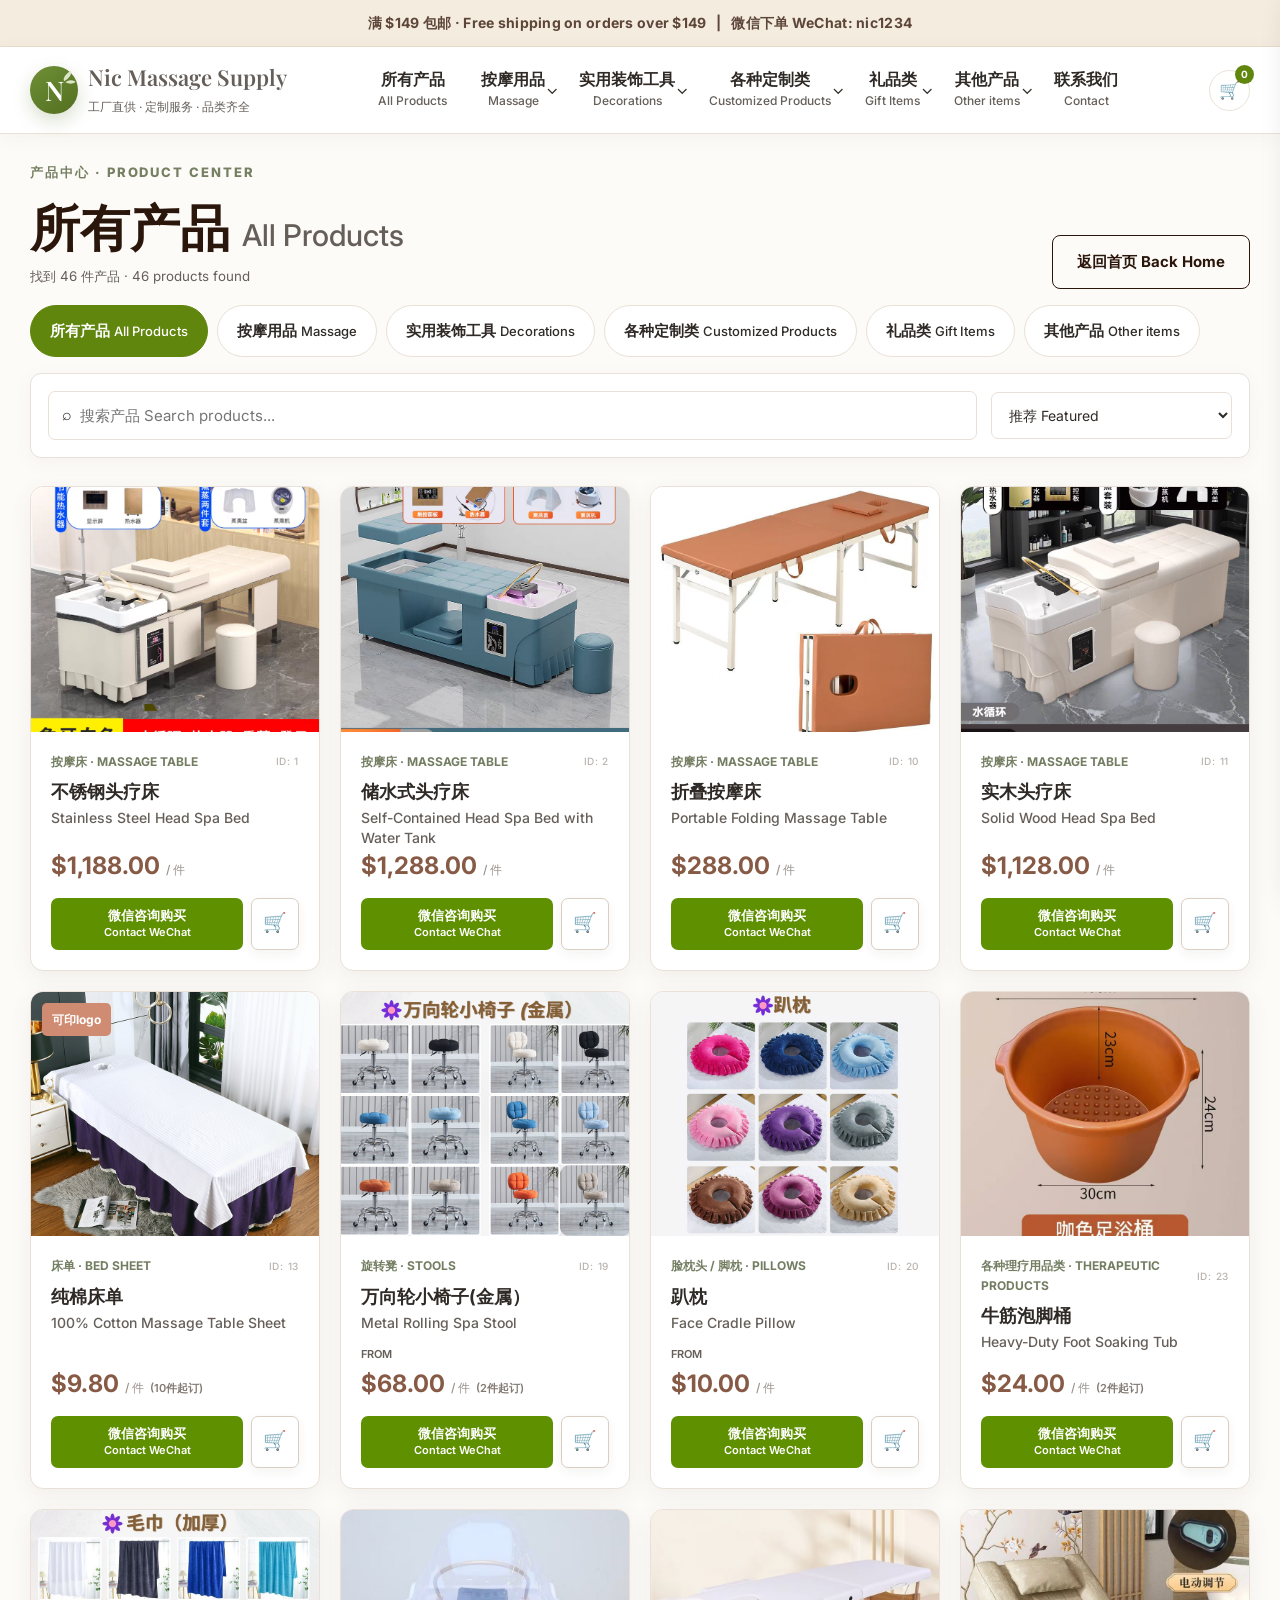
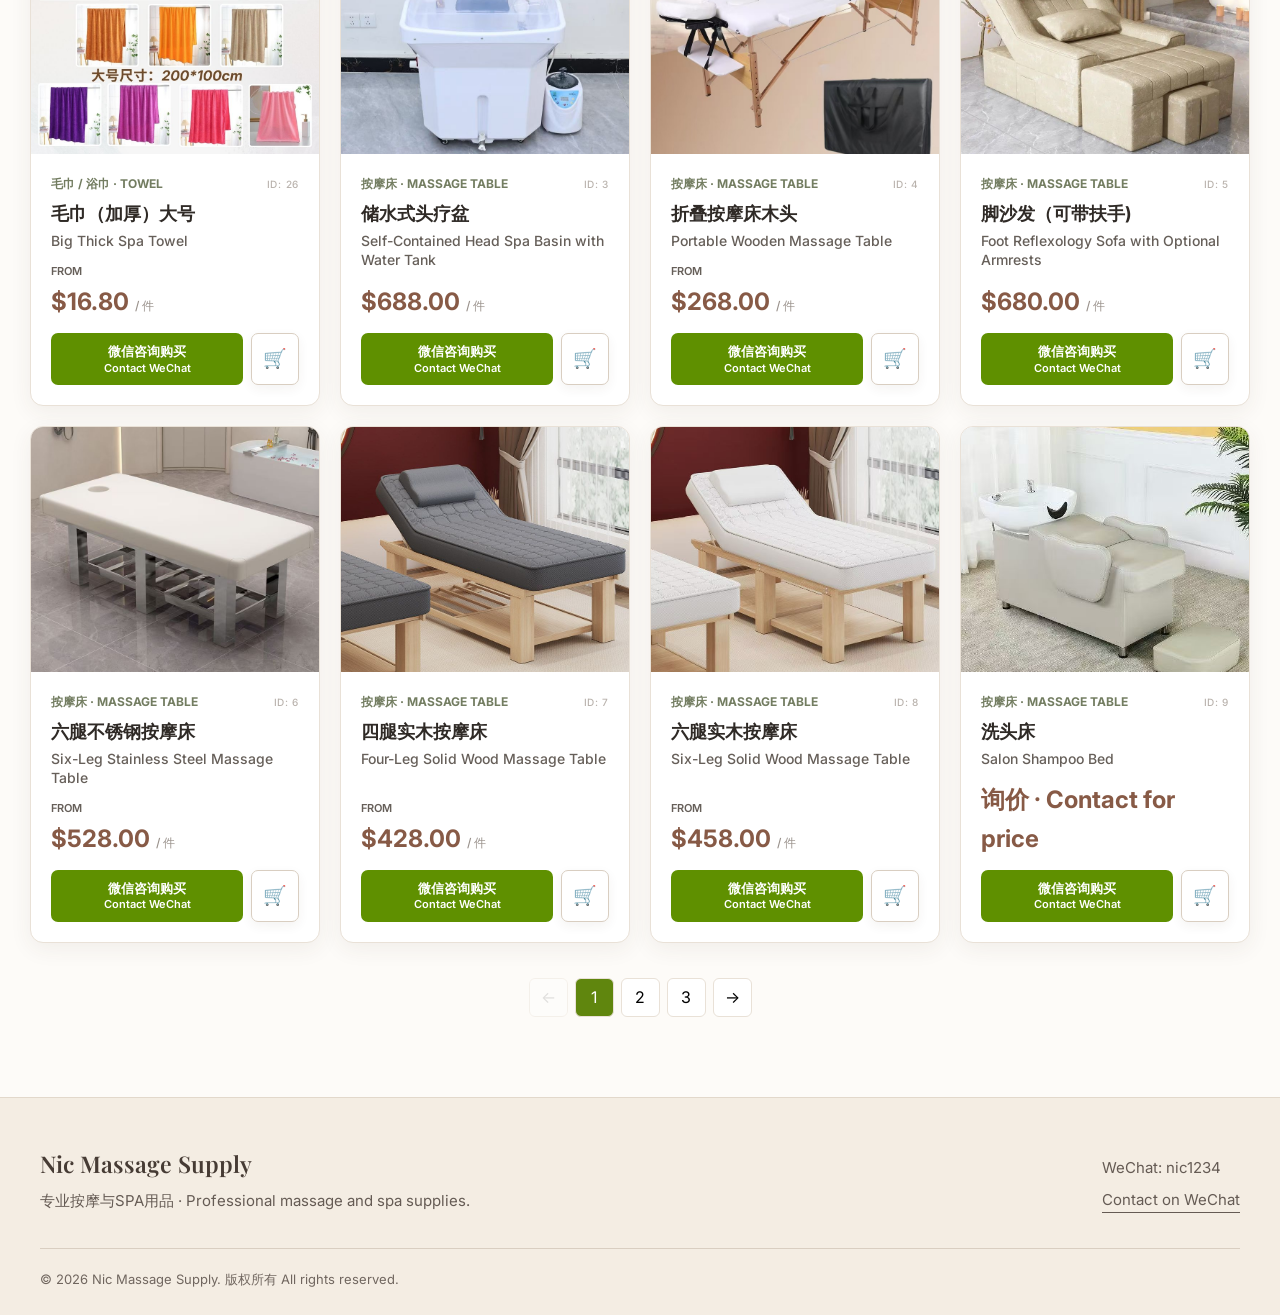
==== commit f26187ee: "Add files via upload" ====
--- a/products.html
+++ b/products.html
@@ -9,7 +9,7 @@
   <link rel="stylesheet" href="css/styles.css">
 </head>
 <body data-page="products">
-  <div class="topbar">满 $149 包邮 · Free shipping on orders over $149 &nbsp; | &nbsp; 微信下单 WeChat: abv1234</div>
+  <div class="topbar">满 $149 包邮 · Free shipping on orders over $149 &nbsp; | &nbsp; 微信下单 WeChat: nic1234</div>
 
   <nav class="site-nav">
     <div class="nav-inner">
@@ -42,7 +42,7 @@
   </main>
 
   <footer>
-    <div class="footer-inner"><div><strong>Nic Massage Supply</strong><p>专业按摩与SPA用品 · Professional massage and spa supplies.</p></div><div><p>WeChat: abv1234</p><p><button class="footer-contact open-wechat" type="button">Contact on WeChat</button></p></div></div>
+    <div class="footer-inner"><div><strong>Nic Massage Supply</strong><p>专业按摩与SPA用品 · Professional massage and spa supplies.</p></div><div><p>WeChat: nic1234</p><p><button class="footer-contact open-wechat" type="button">Contact on WeChat</button></p></div></div>
     <div class="copyright">© 2026 Nic Massage Supply. 版权所有 All rights reserved.</div>
   </footer>
 
@@ -70,6 +70,15 @@
         <div class="modal-actions contact-actions">
           <button class="button primary" id="modalContact" type="button">微信咨询购买</br>Contact WeChat</button>
           <button class="selection-modal-add" id="modalSelection" type="button" aria-label="Add to price list" title="Add to Price List">🛒</button>
+          <button class="share-product-button" id="shareProduct" type="button" aria-label="分享产品 · Share product"title="分享产品 · Share Product">
+            <svg viewBox="0 0 24 24" aria-hidden="true"focusable="false">
+              <circle cx="18" cy="5" r="3"></circle>
+              <circle cx="6" cy="12" r="3"></circle>
+              <circle cx="18" cy="19" r="3"></circle>
+              <path d="M8.6 10.6l6.8-4.2"></path>
+              <path d="M8.6 13.4l6.8 4.2"></path>
+            </svg>
+          </button>
         </div>
       </div>
     </div>
@@ -104,7 +113,7 @@
       <div class="wechat-product-context" id="wechatProductContext" hidden></div>
       <p>添加我们的微信并发送产品名称、所选款式或价格清单截图。</p>
       <p>Add our WeChat and send the product name, selected option, or a screenshot of your price list.</p>
-      <div class="wechat-id"><span>WeChat ID</span><strong id="wechatId">abv1234</strong></div>
+      <div class="wechat-id"><span>WeChat ID</span><strong id="wechatId">nic1234</strong></div>
       <div class="wechat-popup-actions">
         <button class="button primary" id="copyWechat" type="button">复制微信 ID · Copy ID</button>
         <button class="button outline" id="copyProductInfo" type="button">复制产品信息 · Copy Product</button>
--- a/css/styles.css
+++ b/css/styles.css
@@ -2370,3 +2370,235 @@
 
   box-shadow: 0 2px 8px rgba(0, 0, 0, 0.12);
 }
+
+/* ================================================================
+   HOME PAGE ONLY — FEATURED PRODUCTS IN FRAMED GROUPS
+   Chỉ áp dụng cho trang chủ, không ảnh hưởng products.html
+================================================================ */
+
+body:not([data-page="products"]) .featured-groups {
+    display: flex;
+    flex-direction: column;
+    gap: 34px;
+}
+
+body:not([data-page="products"]) .featured-group {
+    width: 100%;
+    padding: 24px;
+    border: 1px solid #e6ddd2;
+    border-radius: 20px;
+    background: #fff;
+    box-shadow: 0 10px 30px rgba(74, 55, 43, .06);
+}
+
+body:not([data-page="products"]) .featured-group-heading {
+    display: flex;
+    align-items: flex-end;
+    justify-content: space-between;
+    gap: 20px;
+    margin-bottom: 22px;
+    padding-bottom: 14px;
+    border-bottom: 1px solid #eee6dc;
+}
+
+body:not([data-page="products"]) .featured-group-label {
+    margin: 0 0 5px;
+    color: #728041;
+    font-size: 10px;
+    font-weight: 800;
+    letter-spacing: 1.15px;
+}
+
+body:not([data-page="products"]) .featured-group-title {
+    margin: 0;
+    color: var(--brown);
+    font: 600 28px/1.2 var(--display);
+}
+
+body:not([data-page="products"]) .featured-group-title span {
+    margin-left: 7px;
+    color: var(--muted);
+    font: 500 15px/1.3 var(--body);
+}
+
+body:not([data-page="products"]) .featured-group-link {
+    flex: 0 0 auto;
+    padding: 8px 12px;
+    border: 1px solid #dfe6cf;
+    border-radius: 999px;
+    background: #f8faF3;
+    color: #607b24;
+    font-size: 12px;
+    font-weight: 700;
+    line-height: 1.2;
+    text-decoration: none;
+    white-space: nowrap;
+}
+
+body:not([data-page="products"]) .featured-group-link:hover {
+    border-color: var(--olive);
+    background: var(--olive);
+    color: #fff;
+}
+
+body:not([data-page="products"]) .featured-group-grid {
+    display: grid;
+    grid-template-columns: repeat(4, minmax(0, 235px));
+    justify-content: center;
+    gap: 18px;
+}
+
+body:not([data-page="products"]) .featured-group-grid .product-card {
+    width: 100%;
+    max-width: 235px;
+    margin: 0 auto;
+    border-radius: 14px;
+    box-shadow: 0 5px 16px rgba(74, 55, 43, .06);
+}
+
+body:not([data-page="products"]) .featured-group-grid .product-card:hover {
+    transform: translateY(-3px);
+}
+
+body:not([data-page="products"]) .featured-group-grid .product-media {
+    aspect-ratio: 4 / 3;
+}
+
+body:not([data-page="products"]) .featured-group-grid .product-info {
+    padding: 15px;
+}
+
+body:not([data-page="products"]) .featured-group-grid .product-info h3 {
+    min-height: 54px;
+    margin-top: 6px;
+    font-size: 16px;
+    line-height: 1.35;
+}
+
+body:not([data-page="products"]) .featured-group-grid .product-info h3 span {
+    margin-top: 3px;
+    font-size: 12px;
+}
+
+body:not([data-page="products"]) .featured-group-grid .price {
+    font-size: 21px;
+}
+
+body:not([data-page="products"]) .featured-group-grid .product-card-actions {
+    grid-template-columns: minmax(0, 1fr) 44px;
+    gap: 7px;
+    margin-top: 10px;
+}
+
+body:not([data-page="products"]) .featured-group-grid .contact-product {
+    min-height: 46px;
+}
+
+body:not([data-page="products"]) .featured-group-grid .selection-card-add {
+    min-height: 44px;
+}
+
+
+/* Laptop nhỏ */
+@media (max-width: 1180px) and (min-width: 901px) {
+    body:not([data-page="products"]) .featured-group-grid {
+        grid-template-columns: repeat(3, minmax(0, 245px));
+    }
+
+    body:not([data-page="products"]) .featured-group-grid .product-card {
+        max-width: 245px;
+    }
+}
+
+/* Tablet */
+@media (max-width: 900px) {
+    body:not([data-page="products"]) .featured-group {
+        padding: 21px;
+    }
+
+    body:not([data-page="products"]) .featured-group-grid {
+        grid-template-columns: repeat(2, minmax(0, 250px));
+    }
+
+    body:not([data-page="products"]) .featured-group-grid .product-card {
+        max-width: 250px;
+    }
+}
+
+/* Điện thoại: card nhỏ, vuốt ngang và lộ một phần card tiếp theo */
+@media (max-width: 620px) {
+    body:not([data-page="products"]) .featured-groups {
+        gap: 28px;
+    }
+
+    body:not([data-page="products"]) .featured-group {
+        padding: 16px 13px;
+        border-radius: 16px;
+    }
+
+    body:not([data-page="products"]) .featured-group-heading {
+        align-items: flex-start;
+        gap: 10px;
+        margin-bottom: 15px;
+        padding-bottom: 11px;
+    }
+
+    body:not([data-page="products"]) .featured-group-label {
+        font-size: 8px;
+        letter-spacing: .8px;
+    }
+
+    body:not([data-page="products"]) .featured-group-title {
+        font-size: 22px;
+    }
+
+    body:not([data-page="products"]) .featured-group-title span {
+        display: block;
+        margin: 3px 0 0;
+        font-size: 12px;
+    }
+
+    body:not([data-page="products"]) .featured-group-link {
+        padding: 7px 9px;
+        font-size: 9px;
+    }
+
+    body:not([data-page="products"]) .featured-group-grid {
+        display: grid;
+        grid-template-columns: none;
+        grid-auto-flow: column;
+        grid-auto-columns: minmax(230px, 76%);
+        justify-content: initial;
+        gap: 12px;
+        overflow-x: auto;
+        overflow-y: hidden;
+        padding: 2px 8px 12px 0;
+        scroll-padding-inline: 0;
+        scroll-snap-type: x mandatory;
+        scrollbar-width: none;
+        overscroll-behavior-inline: contain;
+    }
+
+    body:not([data-page="products"]) .featured-group-grid::-webkit-scrollbar {
+        display: none;
+    }
+
+    body:not([data-page="products"]) .featured-group-grid .product-card {
+        max-width: none;
+        scroll-snap-align: start;
+    }
+
+    body:not([data-page="products"]) .featured-group-grid .product-info {
+        padding: 13px;
+    }
+
+    body:not([data-page="products"]) .featured-group-grid .product-info h3 {
+        min-height: 50px;
+        font-size: 15px;
+    }
+
+    body:not([data-page="products"]) .featured-group-grid .price {
+        font-size: 19px;
+    }
+}
+
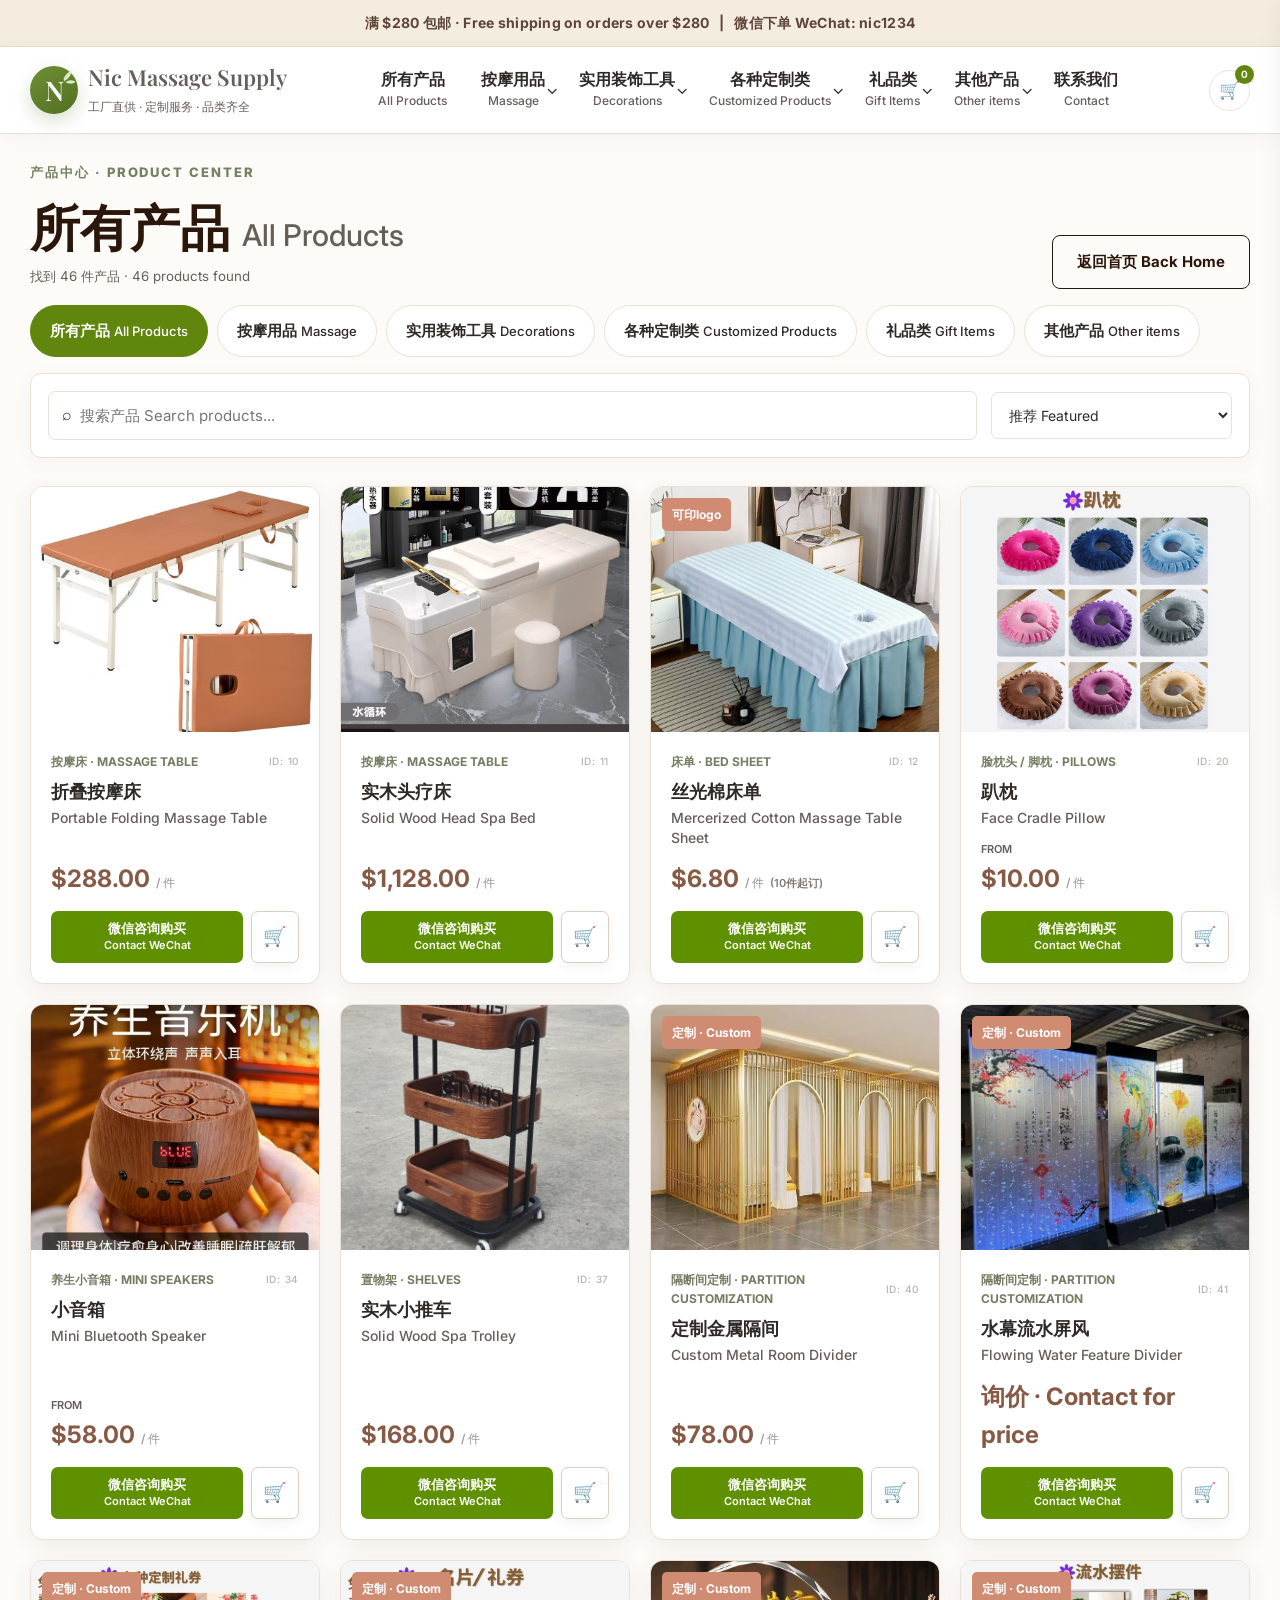
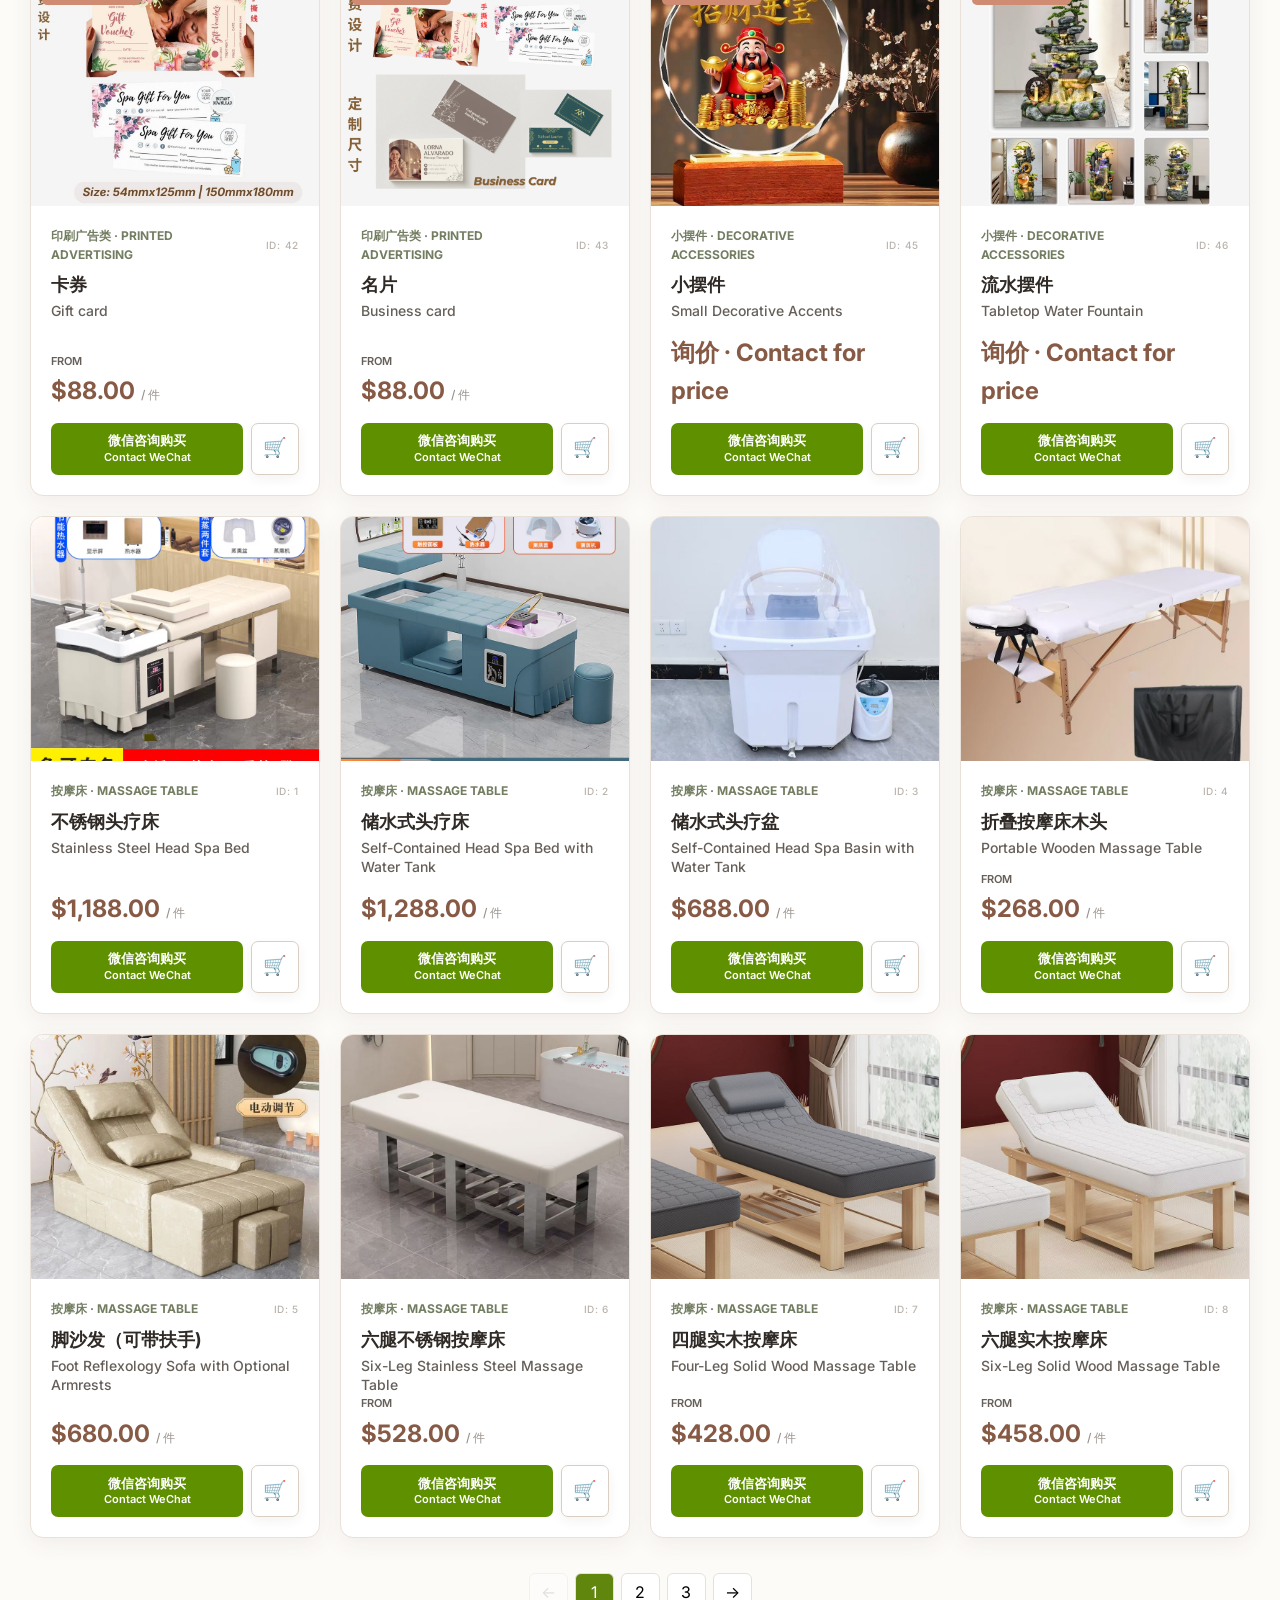
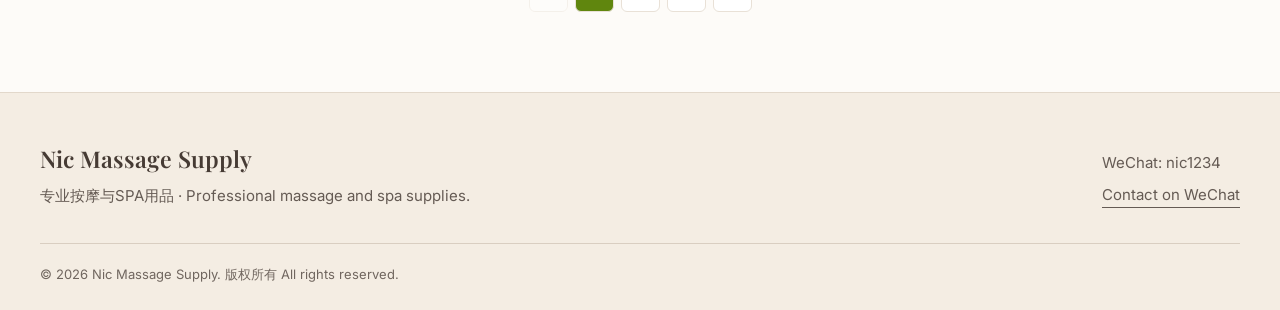
==== commit 9f1b5c41: "Add files via upload" ====
--- a/products.html
+++ b/products.html
@@ -9,7 +9,7 @@
   <link rel="stylesheet" href="css/styles.css">
 </head>
 <body data-page="products">
-  <div class="topbar">满 $149 包邮 · Free shipping on orders over $149 &nbsp; | &nbsp; 微信下单 WeChat: nic1234</div>
+  <div class="topbar">满 $280 包邮 · Free shipping on orders over $280 &nbsp; | &nbsp; 微信下单 WeChat: nic1234</div>
 
   <nav class="site-nav">
     <div class="nav-inner">
--- a/css/styles.css
+++ b/css/styles.css
@@ -2372,233 +2372,803 @@
 }
 
 /* ================================================================
-   HOME PAGE ONLY — FEATURED PRODUCTS IN FRAMED GROUPS
-   Chỉ áp dụng cho trang chủ, không ảnh hưởng products.html
+   NIC HOME REDESIGN — HERO, TRUST STRIP & FEATURED COLLECTIONS
+   Chỉ áp dụng cho body[data-page="home"], không ảnh hưởng products.html
 ================================================================ */
 
-body:not([data-page="products"]) .featured-groups {
+/* HERO NGẮN HƠN: mở trang đã nhìn thấy phần nội dung phía dưới */
+body[data-page="home"] .hero {
+    min-height: 430px;
+    background: #f5efe7;
+}
+
+body[data-page="home"] .hero > img {
+    object-position: 62% center;
+}
+
+body[data-page="home"] .hero-shade {
+    background:
+        linear-gradient(
+            90deg,
+            rgba(255, 255, 255, .98) 0%,
+            rgba(255, 255, 255, .93) 31%,
+            rgba(255, 255, 255, .60) 54%,
+            rgba(255, 255, 255, .08) 82%
+        ),
+        linear-gradient(0deg, rgba(43, 22, 11, .06), transparent 45%);
+}
+
+body[data-page="home"] .hero-copy {
+    max-width: 1440px;
+    padding: 64px 7% 76px;
+}
+
+body[data-page="home"] .hero-eyebrow {
+    margin-bottom: 11px;
+    color: #617a2d;
+    font-size: 12px;
+    font-weight: 800;
+    letter-spacing: .17em;
+}
+
+body[data-page="home"] .hero h1 {
+    width: auto;
+    max-width: 680px;
+    color: #4b3024;
+    font-size: clamp(38px, 4.1vw, 58px);
+    line-height: 1.08;
+    letter-spacing: -.025em;
+}
+
+body[data-page="home"] .hero-cn {
+    max-width: 610px;
+    margin-top: 18px;
+    color: #423a34;
+    font-size: 18px;
+    font-weight: 700;
+}
+
+body[data-page="home"] .hero-en {
+    max-width: 650px;
+    margin-top: 5px;
+    color: #6d645e;
+    font-size: 15px;
+    line-height: 1.55;
+}
+
+body[data-page="home"] .hero-buttons {
+    margin-top: 23px;
+}
+
+body[data-page="home"] .hero-buttons .button {
+    min-height: 46px;
+    padding: 12px 20px;
+    border-radius: 999px;
+    font-size: 13px;
+}
+
+body[data-page="home"] .hero-audience {
+    margin-top: 16px;
+    color: #7d7067;
+    font-size: 12px;
+    font-weight: 600;
+    letter-spacing: .035em;
+}
+
+/* Thay category-shortcuts bằng dải lý do mua hàng có ích hơn */
+body[data-page="home"] .trust-strip {
+    position: relative;
+    z-index: 4;
+    width: min(1180px, calc(100% - 48px));
+    margin: -34px auto 0;
+}
+
+body[data-page="home"] .trust-strip-inner {
+    display: grid;
+    grid-template-columns: repeat(4, minmax(0, 1fr));
+    overflow: hidden;
+    border: 1px solid rgba(224, 214, 201, .92);
+    border-radius: 18px;
+    background: rgba(255, 255, 255, .97);
+    box-shadow: 0 18px 45px rgba(70, 51, 39, .11);
+    backdrop-filter: blur(12px);
+}
+
+body[data-page="home"] .trust-strip article {
+    display: flex;
+    align-items: center;
+    gap: 12px;
+    min-width: 0;
+    padding: 17px 20px;
+    border-right: 1px solid #eee6dc;
+}
+
+body[data-page="home"] .trust-strip article:last-child {
+    border-right: 0;
+}
+
+body[data-page="home"] .trust-icon {
+    display: grid;
+    flex: 0 0 40px;
+    place-items: center;
+    width: 40px;
+    height: 40px;
+    border-radius: 13px;
+    background: linear-gradient(145deg, #789536, #587320);
+    color: white;
+    font-size: 11px;
+    font-weight: 800;
+    box-shadow: 0 8px 18px rgba(88, 115, 32, .2);
+}
+
+body[data-page="home"] .trust-strip strong,
+body[data-page="home"] .trust-strip small {
+    display: block;
+}
+
+body[data-page="home"] .trust-strip strong {
+    color: #3b2a21;
+    font-size: 14px;
+    line-height: 1.25;
+}
+
+body[data-page="home"] .trust-strip small {
+    margin-top: 3px;
+    color: #766d66;
+    font-size: 10px;
+    line-height: 1.3;
+}
+
+/* Tiêu đề khu vực sản phẩm */
+body[data-page="home"] .products-section {
+    padding: 46px 30px 88px;
+    background:
+        radial-gradient(circle at 8% 0%, rgba(139, 164, 78, .07), transparent 27%),
+        linear-gradient(180deg, #fbf8f3 0%, #fff 52%, #fbf8f3 100%);
+}
+
+body[data-page="home"] .collection-heading {
+    align-items: flex-end;
+    margin-bottom: 28px;
+}
+
+body[data-page="home"] .collection-heading h2 {
+    font-size: clamp(34px, 4vw, 48px);
+    letter-spacing: -.02em;
+}
+
+body[data-page="home"] .collection-intro {
+    display: block;
+    max-width: 720px;
+    margin-top: 7px;
+    color: #5f5852;
+    font-size: 13px;
+    line-height: 1.6;
+}
+
+body[data-page="home"] .collection-intro span {
+    display: block;
+    color: #8b827a;
+    font-size: 11px;
+}
+
+body[data-page="home"] #resultCount {
+    display: block;
+    margin-top: 7px;
+    color: #718047;
+    font-size: 11px;
+    font-weight: 700;
+    letter-spacing: .045em;
+}
+
+body[data-page="home"] .collection-heading > .button {
+    min-height: 44px;
+    padding: 11px 17px;
+    border-color: #cfc3b5;
+    border-radius: 999px;
+    font-size: 12px;
+}
+
+body[data-page="home"] .collection-heading > .button:hover {
+    border-color: var(--olive);
+    background: var(--olive);
+    color: #fff;
+}
+
+/* Khung từng phân loại lớn */
+body[data-page="home"] .featured-groups {
     display: flex;
     flex-direction: column;
-    gap: 34px;
-}
-
-body:not([data-page="products"]) .featured-group {
+    gap: 30px;
+}
+
+body[data-page="home"] .featured-group {
+    position: relative;
+    overflow: hidden;
     width: 100%;
-    padding: 24px;
-    border: 1px solid #e6ddd2;
-    border-radius: 20px;
-    background: #fff;
-    box-shadow: 0 10px 30px rgba(74, 55, 43, .06);
-}
-
-body:not([data-page="products"]) .featured-group-heading {
+    padding: 25px;
+    border: 1px solid rgba(226, 216, 204, .94);
+    border-radius: 24px;
+    background:
+        linear-gradient(145deg, rgba(255, 255, 255, .99), rgba(253, 250, 246, .96));
+    box-shadow: 0 14px 42px rgba(77, 56, 43, .065);
+}
+
+body[data-page="home"] .featured-group::before {
+    content: "";
+    position: absolute;
+    top: 0;
+    right: 0;
+    width: 210px;
+    height: 210px;
+    background: radial-gradient(circle, rgba(112, 139, 50, .09), transparent 67%);
+    transform: translate(36%, -48%);
+    pointer-events: none;
+}
+
+body[data-page="home"] .featured-group-heading {
+    position: relative;
+    z-index: 1;
     display: flex;
     align-items: flex-end;
     justify-content: space-between;
-    gap: 20px;
-    margin-bottom: 22px;
-    padding-bottom: 14px;
-    border-bottom: 1px solid #eee6dc;
-}
-
-body:not([data-page="products"]) .featured-group-label {
-    margin: 0 0 5px;
-    color: #728041;
+    gap: 22px;
+    margin-bottom: 14px;
+}
+
+body[data-page="home"] .featured-group-heading-main {
+    display: flex;
+    align-items: flex-start;
+    min-width: 0;
+    gap: 14px;
+}
+
+body[data-page="home"] .featured-group-number {
+    display: grid;
+    flex: 0 0 42px;
+    place-items: center;
+    width: 42px;
+    height: 42px;
+    border: 1px solid #dfe6cf;
+    border-radius: 14px;
+    background: #f5f8ed;
+    color: #61772f;
+    font: 700 13px var(--body);
+}
+
+body[data-page="home"] .featured-group-label {
+    margin: 0 0 4px;
+    color: #74834a;
+    font-size: 9px;
+    font-weight: 800;
+    letter-spacing: .15em;
+}
+
+body[data-page="home"] .featured-group-title {
+    margin: 0;
+    color: #3a251b;
+    font: 600 28px/1.13 var(--display);
+}
+
+body[data-page="home"] .featured-group-title span {
+    margin-left: 7px;
+    color: #6d655f;
+    font: 500 14px/1.3 var(--body);
+}
+
+body[data-page="home"] .featured-group-description {
+    margin-top: 6px;
+    color: #615a54;
+    font-size: 12px;
+    line-height: 1.45;
+}
+
+body[data-page="home"] .featured-group-description span {
+    display: block;
+    color: #938a83;
+    font-size: 10px;
+}
+
+body[data-page="home"] .featured-group-link {
+    position: relative;
+    z-index: 1;
+    flex: 0 0 auto;
+    padding: 9px 13px;
+    border: 1px solid #dde4ce;
+    border-radius: 999px;
+    background: #f8faf3;
+    color: #60782d;
     font-size: 10px;
     font-weight: 800;
-    letter-spacing: 1.15px;
-}
-
-body:not([data-page="products"]) .featured-group-title {
-    margin: 0;
-    color: var(--brown);
-    font: 600 28px/1.2 var(--display);
-}
-
-body:not([data-page="products"]) .featured-group-title span {
-    margin-left: 7px;
-    color: var(--muted);
-    font: 500 15px/1.3 var(--body);
-}
-
-body:not([data-page="products"]) .featured-group-link {
-    flex: 0 0 auto;
-    padding: 8px 12px;
-    border: 1px solid #dfe6cf;
-    border-radius: 999px;
-    background: #f8faF3;
-    color: #607b24;
-    font-size: 12px;
-    font-weight: 700;
     line-height: 1.2;
     text-decoration: none;
     white-space: nowrap;
 }
 
-body:not([data-page="products"]) .featured-group-link:hover {
+body[data-page="home"] .featured-group-link:hover {
+    border-color: var(--olive);
+    background: var(--olive);
+    color: white;
+    transform: translateY(-1px);
+}
+
+/* Bốn card kín chiều ngang, không còn khoảng trắng thừa */
+body[data-page="home"] .featured-group-grid {
+    position: relative;
+    z-index: 1;
+    display: grid;
+    grid-template-columns: repeat(4, minmax(0, 1fr));
+    gap: 16px;
+}
+
+body[data-page="home"] .featured-product-card {
+    width: 100%;
+    min-width: 0;
+    max-width: none;
+    margin: 0;
+    border-color: #e7ded4;
+    border-radius: 18px;
+    background: white;
+    box-shadow: 0 7px 22px rgba(66, 48, 37, .07);
+    outline: none;
+}
+
+body[data-page="home"] .featured-product-card:hover,
+body[data-page="home"] .featured-product-card:focus-visible {
+    border-color: #cfd9b7;
+    transform: translateY(-5px);
+    box-shadow: 0 18px 38px rgba(71, 53, 40, .13);
+}
+
+body[data-page="home"] .featured-product-card:focus-visible {
+    box-shadow:
+        0 0 0 3px rgba(96, 134, 14, .16),
+        0 18px 38px rgba(71, 53, 40, .13);
+}
+
+body[data-page="home"] .featured-product-media {
+    aspect-ratio: 4 / 3;
+    background: #f1ece4;
+}
+
+body[data-page="home"] .featured-product-media > img {
+    object-fit: cover;
+}
+
+body[data-page="home"] .featured-image-cta {
+    position: absolute;
+    right: 10px;
+    bottom: 10px;
+    left: 10px;
+    padding: 9px 11px;
+    border-radius: 10px;
+    background: rgba(255, 255, 255, .94);
+    color: #3e2b22;
+    font-size: 10px;
+    font-weight: 800;
+    text-align: center;
+    opacity: 0;
+    transform: translateY(7px);
+    backdrop-filter: blur(8px);
+}
+
+body[data-page="home"] .featured-product-card:hover .featured-image-cta,
+body[data-page="home"] .featured-product-card:focus-visible .featured-image-cta {
+    opacity: 1;
+    transform: none;
+}
+
+body[data-page="home"] .featured-moq {
+    position: absolute;
+    top: 10px;
+    right: 10px;
+    padding: 5px 8px;
+    border-radius: 999px;
+    background: rgba(87, 124, 21, .92);
+    color: #fff;
+    font-size: 9px;
+    font-weight: 800;
+    line-height: 1;
+    box-shadow: 0 4px 12px rgba(51, 76, 10, .18);
+}
+
+body[data-page="home"] .featured-card-info {
+    display: flex;
+    flex: 1;
+    flex-direction: column;
+    min-width: 0;
+    padding: 15px;
+}
+
+body[data-page="home"] .featured-category-tag {
+    display: inline-flex;
+    align-self: flex-start;
+    align-items: center;
+    gap: 5px;
+    max-width: 100%;
+    padding: 4px 7px;
+    border-radius: 7px;
+    background: #f3f6eb;
+    color: #61752f;
+    font-size: 9px;
+    font-weight: 800;
+    line-height: 1.2;
+}
+
+body[data-page="home"] .featured-category-tag small {
+    overflow: hidden;
+    color: #8b9674;
+    font-size: 8px;
+    font-weight: 600;
+    text-overflow: ellipsis;
+    white-space: nowrap;
+}
+
+body[data-page="home"] .featured-card-info h4 {
+    min-height: 58px;
+    margin-top: 9px;
+    color: #30241e;
+    font-size: 16px;
+    line-height: 1.32;
+}
+
+body[data-page="home"] .featured-card-info h4 span {
+    display: block;
+    margin-top: 3px;
+    color: #716963;
+    font-size: 11px;
+    font-weight: 500;
+    line-height: 1.35;
+}
+
+body[data-page="home"] .featured-card-footer {
+    display: flex;
+    align-items: flex-end;
+    justify-content: space-between;
+    gap: 10px;
+    margin-top: auto;
+    padding-top: 13px;
+    border-top: 1px solid #f0e9e1;
+}
+
+body[data-page="home"] .featured-price {
+    min-width: 0;
+    color: #8b5c46;
+}
+
+body[data-page="home"] .featured-price > small {
+    margin-bottom: 1px;
+}
+
+body[data-page="home"] .featured-price > div {
+    display: flex;
+    align-items: baseline;
+    flex-wrap: wrap;
+    gap: 4px;
+}
+
+body[data-page="home"] .featured-price > div > span {
+    font-size: 20px;
+    font-weight: 800;
+    line-height: 1.15;
+}
+
+body[data-page="home"] .featured-price > div > small {
+    color: #9a918a;
+    font-size: 9px;
+    font-weight: 600;
+}
+
+body[data-page="home"] .featured-view {
+    display: grid;
+    flex: 0 0 38px;
+    place-items: center;
+    width: 38px;
+    height: 38px;
+    border: 1px solid #dce4cc;
+    border-radius: 50%;
+    background: #f7f9f2;
+    color: #607a28;
+    font-size: 17px;
+}
+
+body[data-page="home"] .featured-view:hover {
     border-color: var(--olive);
     background: var(--olive);
     color: #fff;
-}
-
-body:not([data-page="products"]) .featured-group-grid {
-    display: grid;
-    grid-template-columns: repeat(4, minmax(0, 235px));
-    justify-content: center;
-    gap: 18px;
-}
-
-body:not([data-page="products"]) .featured-group-grid .product-card {
-    width: 100%;
-    max-width: 235px;
-    margin: 0 auto;
-    border-radius: 14px;
-    box-shadow: 0 5px 16px rgba(74, 55, 43, .06);
-}
-
-body:not([data-page="products"]) .featured-group-grid .product-card:hover {
-    transform: translateY(-3px);
-}
-
-body:not([data-page="products"]) .featured-group-grid .product-media {
-    aspect-ratio: 4 / 3;
-}
-
-body:not([data-page="products"]) .featured-group-grid .product-info {
-    padding: 15px;
-}
-
-body:not([data-page="products"]) .featured-group-grid .product-info h3 {
-    min-height: 54px;
-    margin-top: 6px;
-    font-size: 16px;
-    line-height: 1.35;
-}
-
-body:not([data-page="products"]) .featured-group-grid .product-info h3 span {
-    margin-top: 3px;
-    font-size: 12px;
-}
-
-body:not([data-page="products"]) .featured-group-grid .price {
-    font-size: 21px;
-}
-
-body:not([data-page="products"]) .featured-group-grid .product-card-actions {
-    grid-template-columns: minmax(0, 1fr) 44px;
-    gap: 7px;
-    margin-top: 10px;
-}
-
-body:not([data-page="products"]) .featured-group-grid .contact-product {
-    min-height: 46px;
-}
-
-body:not([data-page="products"]) .featured-group-grid .selection-card-add {
-    min-height: 44px;
-}
-
-
-/* Laptop nhỏ */
-@media (max-width: 1180px) and (min-width: 901px) {
-    body:not([data-page="products"]) .featured-group-grid {
-        grid-template-columns: repeat(3, minmax(0, 245px));
-    }
-
-    body:not([data-page="products"]) .featured-group-grid .product-card {
-        max-width: 245px;
-    }
+    transform: rotate(8deg);
 }
 
 /* Tablet */
 @media (max-width: 900px) {
-    body:not([data-page="products"]) .featured-group {
-        padding: 21px;
-    }
-
-    body:not([data-page="products"]) .featured-group-grid {
-        grid-template-columns: repeat(2, minmax(0, 250px));
-    }
-
-    body:not([data-page="products"]) .featured-group-grid .product-card {
-        max-width: 250px;
-    }
-}
-
-/* Điện thoại: card nhỏ, vuốt ngang và lộ một phần card tiếp theo */
+    body[data-page="home"] .hero {
+        min-height: 440px;
+    }
+
+    body[data-page="home"] .hero-copy {
+        padding: 62px 30px 78px;
+    }
+
+    body[data-page="home"] .trust-strip {
+        width: min(720px, calc(100% - 32px));
+    }
+
+    body[data-page="home"] .trust-strip-inner {
+        grid-template-columns: repeat(2, minmax(0, 1fr));
+    }
+
+    body[data-page="home"] .trust-strip article:nth-child(2) {
+        border-right: 0;
+    }
+
+    body[data-page="home"] .trust-strip article:nth-child(-n + 2) {
+        border-bottom: 1px solid #eee6dc;
+    }
+
+    body[data-page="home"] .products-section {
+        padding-top: 40px;
+    }
+
+    body[data-page="home"] .featured-group-grid {
+        grid-template-columns: repeat(2, minmax(0, 1fr));
+    }
+}
+
+/* Điện thoại: trust strip và sản phẩm đều vuốt ngang, tránh trang quá dài */
 @media (max-width: 620px) {
-    body:not([data-page="products"]) .featured-groups {
-        gap: 28px;
-    }
-
-    body:not([data-page="products"]) .featured-group {
-        padding: 16px 13px;
-        border-radius: 16px;
-    }
-
-    body:not([data-page="products"]) .featured-group-heading {
-        align-items: flex-start;
-        gap: 10px;
-        margin-bottom: 15px;
-        padding-bottom: 11px;
-    }
-
-    body:not([data-page="products"]) .featured-group-label {
-        font-size: 8px;
-        letter-spacing: .8px;
-    }
-
-    body:not([data-page="products"]) .featured-group-title {
-        font-size: 22px;
-    }
-
-    body:not([data-page="products"]) .featured-group-title span {
-        display: block;
-        margin: 3px 0 0;
+    body[data-page="home"] .topbar {
+        padding: 8px 12px;
+        font-size: 10px;
+        line-height: 1.35;
+    }
+
+    body[data-page="home"] .hero {
+        min-height: 475px;
+    }
+
+    body[data-page="home"] .hero > img {
+        object-position: 66% center;
+    }
+
+    body[data-page="home"] .hero-shade {
+        background:
+            linear-gradient(
+                90deg,
+                rgba(255, 255, 255, .98) 0%,
+                rgba(255, 255, 255, .91) 58%,
+                rgba(255, 255, 255, .38) 100%
+            );
+    }
+
+    body[data-page="home"] .hero-copy {
+        padding: 48px 20px 64px;
+    }
+
+    body[data-page="home"] .hero h1 {
+        max-width: 330px;
+        font-size: 35px;
+        line-height: 1.1;
+    }
+
+    body[data-page="home"] .hero-cn {
+        max-width: 330px;
+        font-size: 15px;
+    }
+
+    body[data-page="home"] .hero-en {
+        max-width: 330px;
         font-size: 12px;
     }
 
-    body:not([data-page="products"]) .featured-group-link {
-        padding: 7px 9px;
+    body[data-page="home"] .hero-buttons {
+        align-items: stretch;
+        flex-direction: column;
+        width: min(285px, 100%);
+        gap: 8px;
+        margin-top: 18px;
+    }
+
+    body[data-page="home"] .hero-buttons .button {
+        width: 100%;
+        min-height: 43px;
+        padding: 10px 15px;
+        font-size: 11px;
+    }
+
+    body[data-page="home"] .hero-audience {
+        margin-top: 11px;
         font-size: 9px;
     }
 
-    body:not([data-page="products"]) .featured-group-grid {
+    body[data-page="home"] .trust-strip {
+        width: 100%;
+        margin-top: -25px;
+        padding-left: 16px;
+    }
+
+    body[data-page="home"] .trust-strip-inner {
         display: grid;
         grid-template-columns: none;
         grid-auto-flow: column;
-        grid-auto-columns: minmax(230px, 76%);
-        justify-content: initial;
+        grid-auto-columns: 72%;
+        gap: 10px;
+        overflow-x: auto;
+        overflow-y: hidden;
+        padding: 0 16px 12px 0;
+        border: 0;
+        border-radius: 0;
+        background: transparent;
+        box-shadow: none;
+        scroll-snap-type: x mandatory;
+        scrollbar-width: none;
+        backdrop-filter: none;
+    }
+
+    body[data-page="home"] .trust-strip-inner::-webkit-scrollbar {
+        display: none;
+    }
+
+    body[data-page="home"] .trust-strip article {
+        padding: 14px 15px;
+        border: 1px solid #e6ddd2 !important;
+        border-radius: 15px;
+        background: rgba(255, 255, 255, .98);
+        box-shadow: 0 10px 25px rgba(70, 51, 39, .09);
+        scroll-snap-align: start;
+    }
+
+    body[data-page="home"] .products-section {
+        padding: 28px 16px 68px;
+    }
+
+    body[data-page="home"] .collection-heading {
+        align-items: flex-start;
+        flex-direction: column;
+        gap: 15px;
+        margin-bottom: 22px;
+    }
+
+    body[data-page="home"] .collection-heading h2 {
+        font-size: 32px;
+        line-height: 1.08;
+    }
+
+    body[data-page="home"] .collection-heading h2 span {
+        display: block;
+        margin-top: 4px;
+    }
+
+    body[data-page="home"] .collection-heading > .button {
+        width: 100%;
+    }
+
+    body[data-page="home"] .featured-groups {
+        gap: 22px;
+    }
+
+    body[data-page="home"] .featured-group {
+        padding: 17px 13px;
+        border-radius: 19px;
+    }
+
+    body[data-page="home"] .featured-group-heading {
+        align-items: flex-start;
+        gap: 10px;
+    }
+
+    body[data-page="home"] .featured-group-number {
+        flex-basis: 36px;
+        width: 36px;
+        height: 36px;
+        border-radius: 12px;
+        font-size: 11px;
+    }
+
+    body[data-page="home"] .featured-group-heading-main {
+        gap: 9px;
+    }
+
+    body[data-page="home"] .featured-group-title {
+        font-size: 22px;
+    }
+
+    body[data-page="home"] .featured-group-title span {
+        display: block;
+        margin: 3px 0 0;
+        font-size: 11px;
+    }
+
+    body[data-page="home"] .featured-group-description {
+        max-width: 210px;
+        font-size: 10px;
+    }
+
+    body[data-page="home"] .featured-group-link {
+        padding: 7px 8px;
+        font-size: 8px;
+    }
+
+    body[data-page="home"] .featured-group-grid {
+        grid-template-columns: none;
+        grid-auto-flow: column;
+        grid-auto-columns: minmax(235px, 82%);
         gap: 12px;
         overflow-x: auto;
         overflow-y: hidden;
-        padding: 2px 8px 12px 0;
-        scroll-padding-inline: 0;
+        padding: 2px 6px 13px 0;
         scroll-snap-type: x mandatory;
         scrollbar-width: none;
         overscroll-behavior-inline: contain;
     }
 
-    body:not([data-page="products"]) .featured-group-grid::-webkit-scrollbar {
+    body[data-page="home"] .featured-group-grid::-webkit-scrollbar {
         display: none;
     }
 
-    body:not([data-page="products"]) .featured-group-grid .product-card {
-        max-width: none;
+    body[data-page="home"] .featured-product-card {
         scroll-snap-align: start;
     }
 
-    body:not([data-page="products"]) .featured-group-grid .product-info {
-        padding: 13px;
-    }
-
-    body:not([data-page="products"]) .featured-group-grid .product-info h3 {
-        min-height: 50px;
+    body[data-page="home"] .featured-image-cta {
+        display: none;
+    }
+
+    body[data-page="home"] .featured-card-info h4 {
+        min-height: 52px;
         font-size: 15px;
     }
-
-    body:not([data-page="products"]) .featured-group-grid .price {
-        font-size: 19px;
-    }
-}
-
+}
+
+.contact-actions {
+  grid-template-columns: minmax(0, 1fr) 50px 50px;
+}
+
+.share-product-button {
+  display: grid;
+  place-items: center;
+
+  min-width: 50px;
+  min-height: 50px;
+
+  border: 1px solid var(--line);
+  border-radius: 8px;
+
+  background: #fff;
+  color: var(--brown);
+
+  font-size: 21px;
+}
+
+.share-product-button:hover {
+  border-color: var(--olive);
+  background: var(--olive);
+  color: #fff;
+
+  transform: translateY(-1px);
+}
+
+@media (max-width: 620px) {
+  .contact-actions {
+    grid-template-columns: minmax(0, 1fr) 46px 46px;
+  }
+
+  .share-product-button {
+    min-width: 46px;
+    min-height: 46px;
+  }
+}
+
+.share-product-button svg {
+  width: 21px;
+  height: 21px;
+
+  fill: none;
+  stroke: currentColor;
+  stroke-width: 1.8;
+  stroke-linecap: round;
+  stroke-linejoin: round;
+}
+
+.share-product-button:hover svg {
+  transform: scale(1.08);
+}
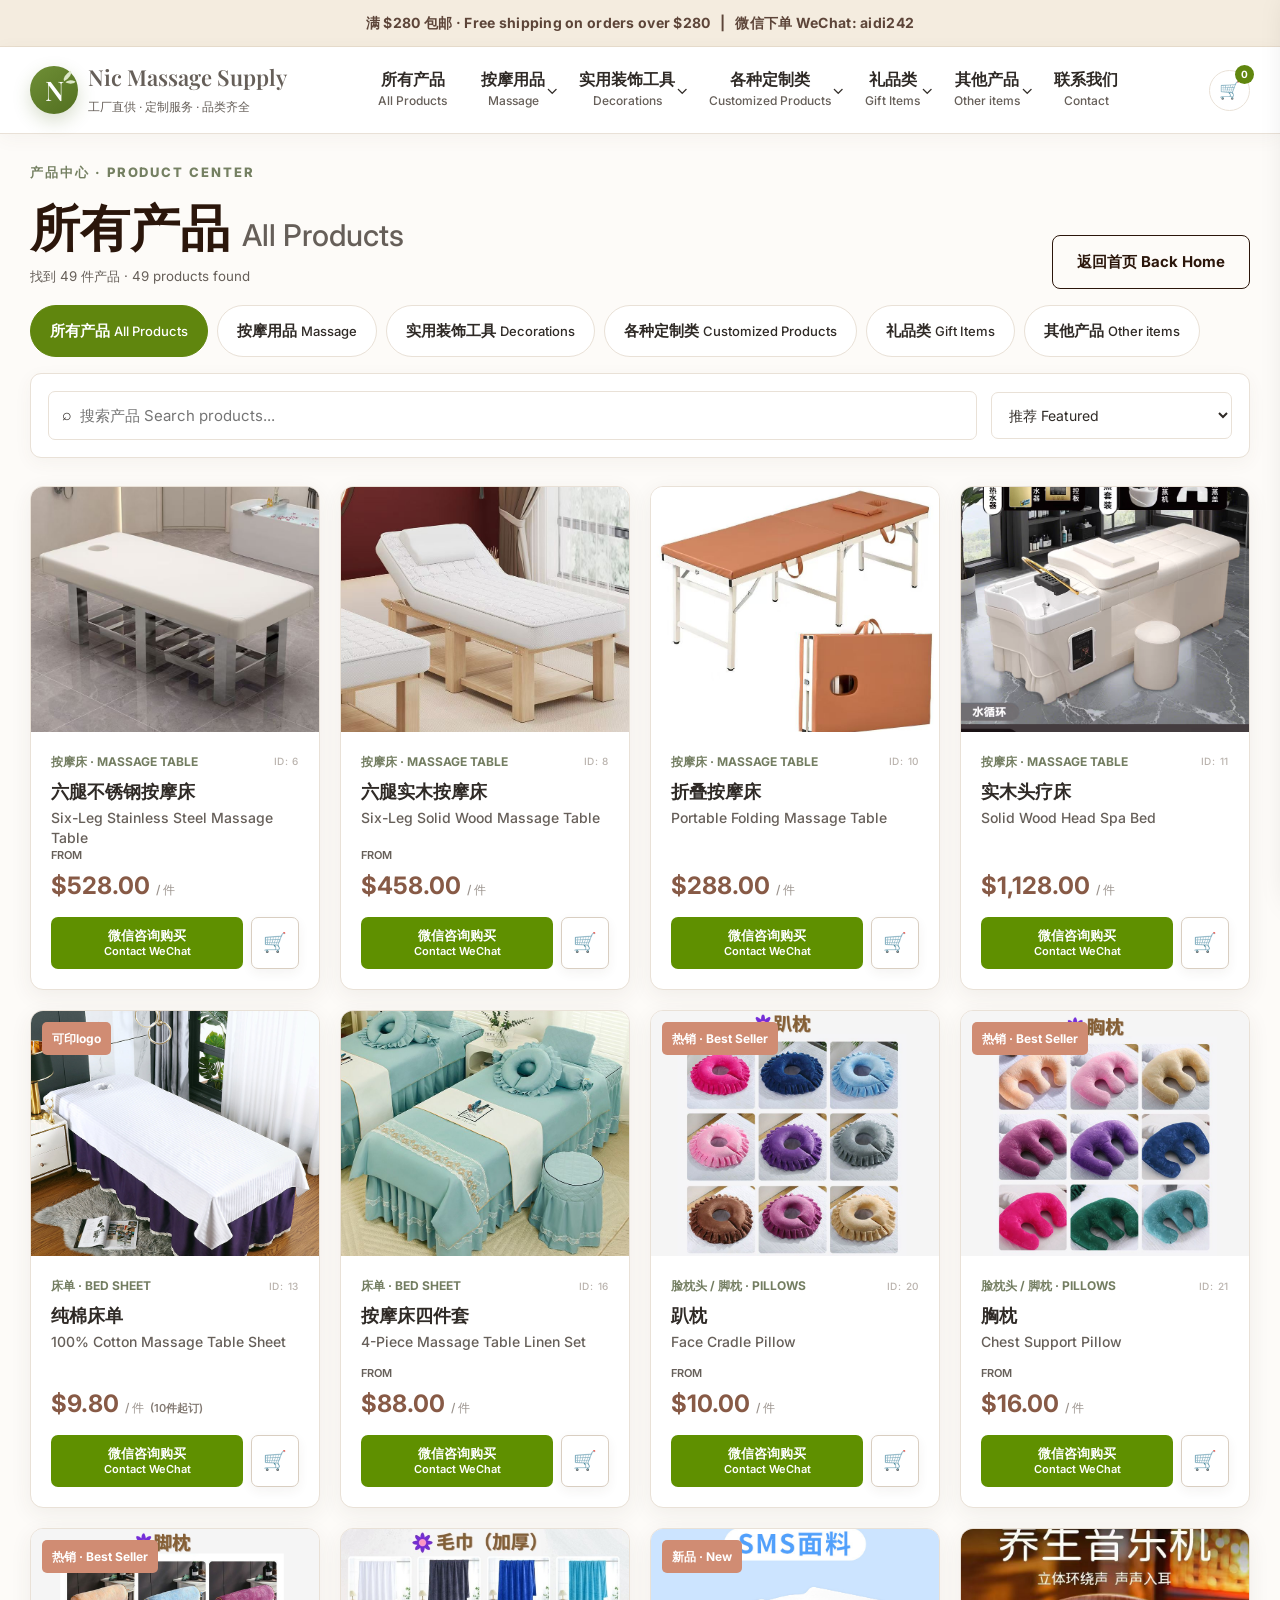
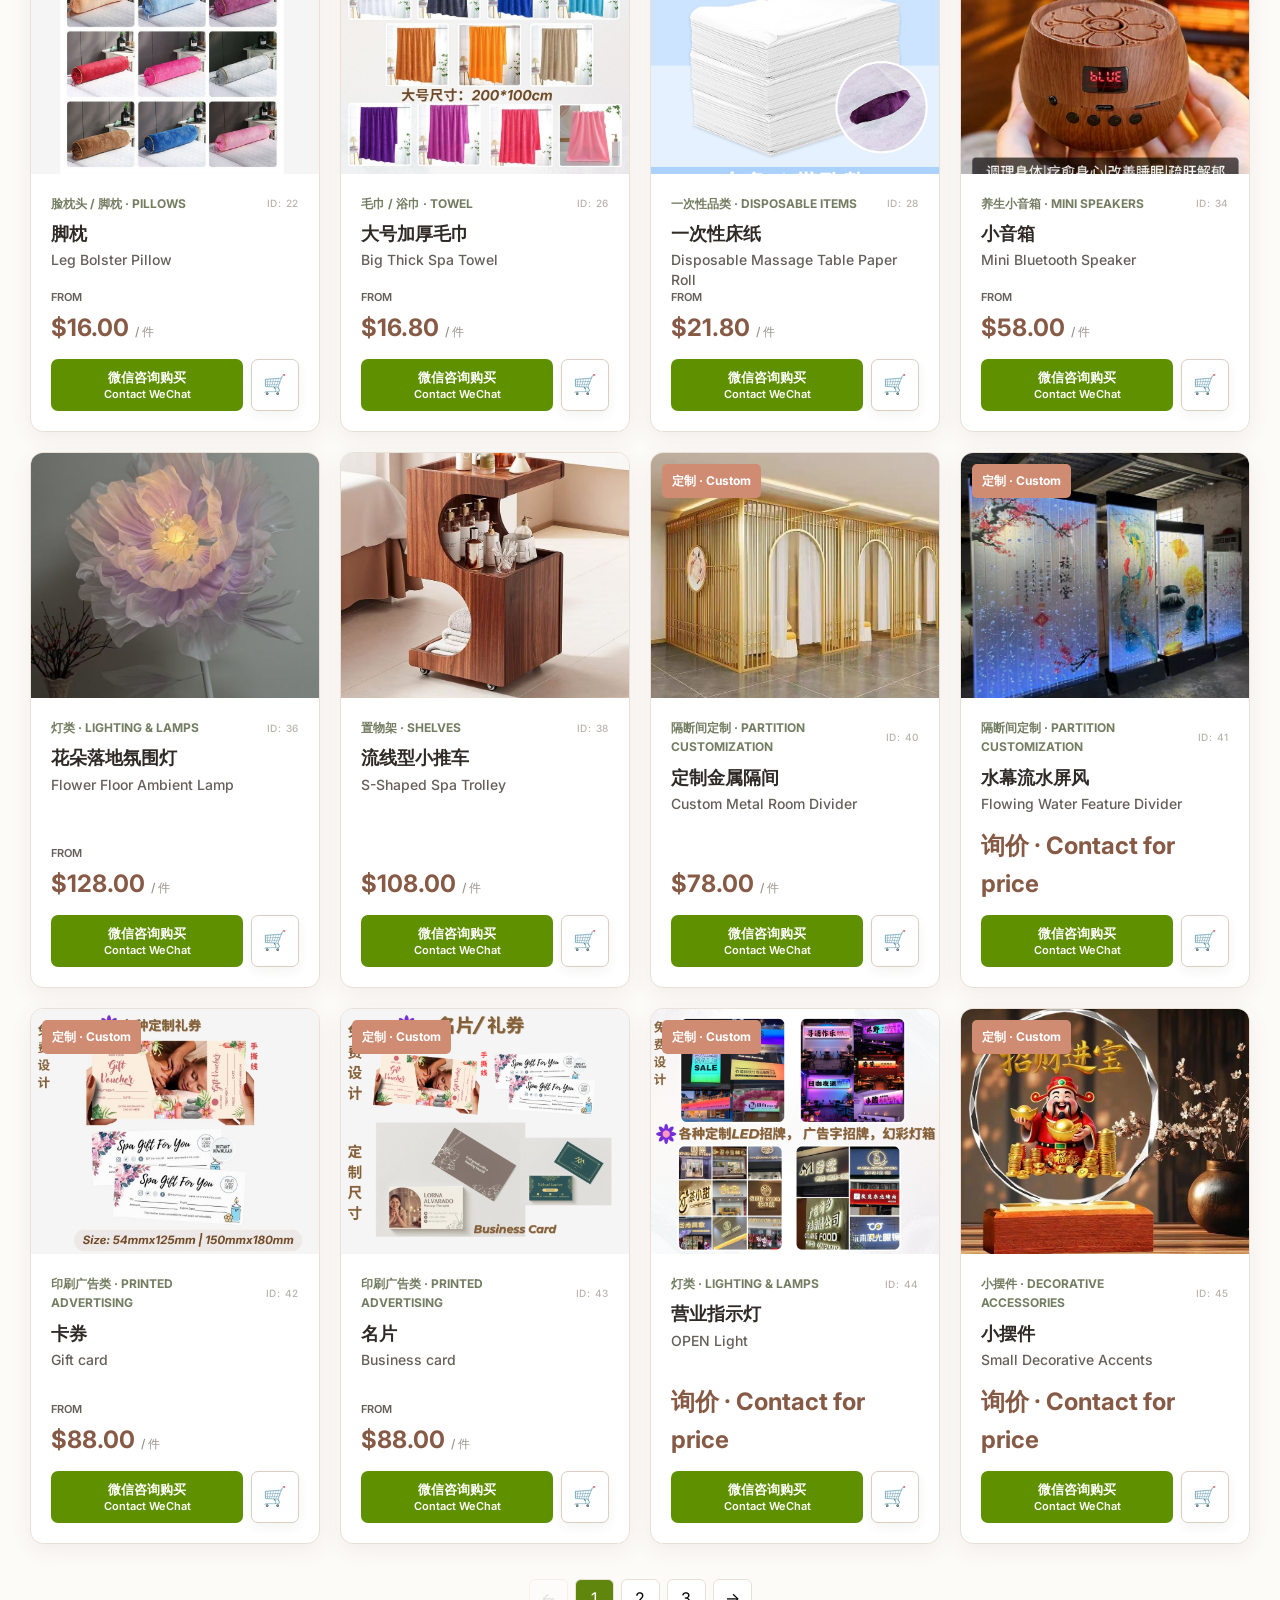
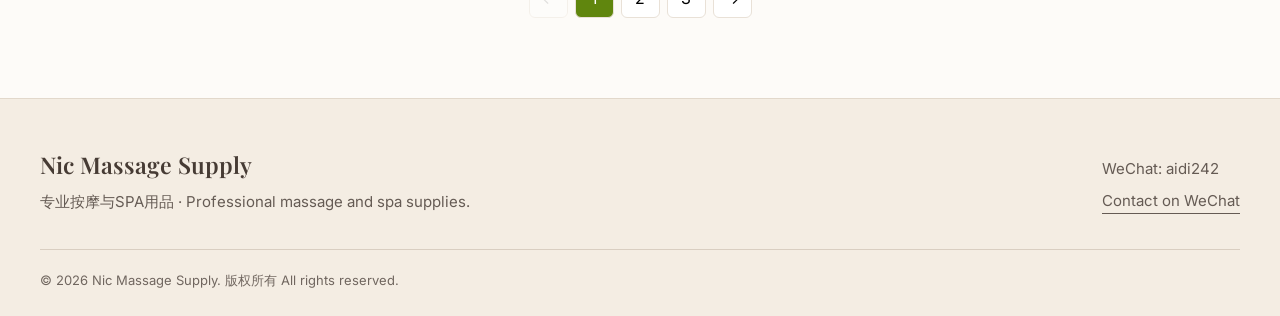
==== commit 5f296440: "Update products.html" ====
--- a/products.html
+++ b/products.html
@@ -9,7 +9,7 @@
   <link rel="stylesheet" href="css/styles.css">
 </head>
 <body data-page="products">
-  <div class="topbar">满 $280 包邮 · Free shipping on orders over $280 &nbsp; | &nbsp; 微信下单 WeChat: nic1234</div>
+  <div class="topbar">满 $280 包邮 · Free shipping on orders over $280 &nbsp; | &nbsp; 微信下单 WeChat: aidi242</div>
 
   <nav class="site-nav">
     <div class="nav-inner">
@@ -42,7 +42,7 @@
   </main>
 
   <footer>
-    <div class="footer-inner"><div><strong>Nic Massage Supply</strong><p>专业按摩与SPA用品 · Professional massage and spa supplies.</p></div><div><p>WeChat: nic1234</p><p><button class="footer-contact open-wechat" type="button">Contact on WeChat</button></p></div></div>
+    <div class="footer-inner"><div><strong>Nic Massage Supply</strong><p>专业按摩与SPA用品 · Professional massage and spa supplies.</p></div><div><p>WeChat: aidi242</p><p><button class="footer-contact open-wechat" type="button">Contact on WeChat</button></p></div></div>
     <div class="copyright">© 2026 Nic Massage Supply. 版权所有 All rights reserved.</div>
   </footer>
 
@@ -113,7 +113,7 @@
       <div class="wechat-product-context" id="wechatProductContext" hidden></div>
       <p>添加我们的微信并发送产品名称、所选款式或价格清单截图。</p>
       <p>Add our WeChat and send the product name, selected option, or a screenshot of your price list.</p>
-      <div class="wechat-id"><span>WeChat ID</span><strong id="wechatId">nic1234</strong></div>
+      <div class="wechat-id"><span>WeChat ID</span><strong id="wechatId">aidi242</strong></div>
       <div class="wechat-popup-actions">
         <button class="button primary" id="copyWechat" type="button">复制微信 ID · Copy ID</button>
         <button class="button outline" id="copyProductInfo" type="button">复制产品信息 · Copy Product</button>
